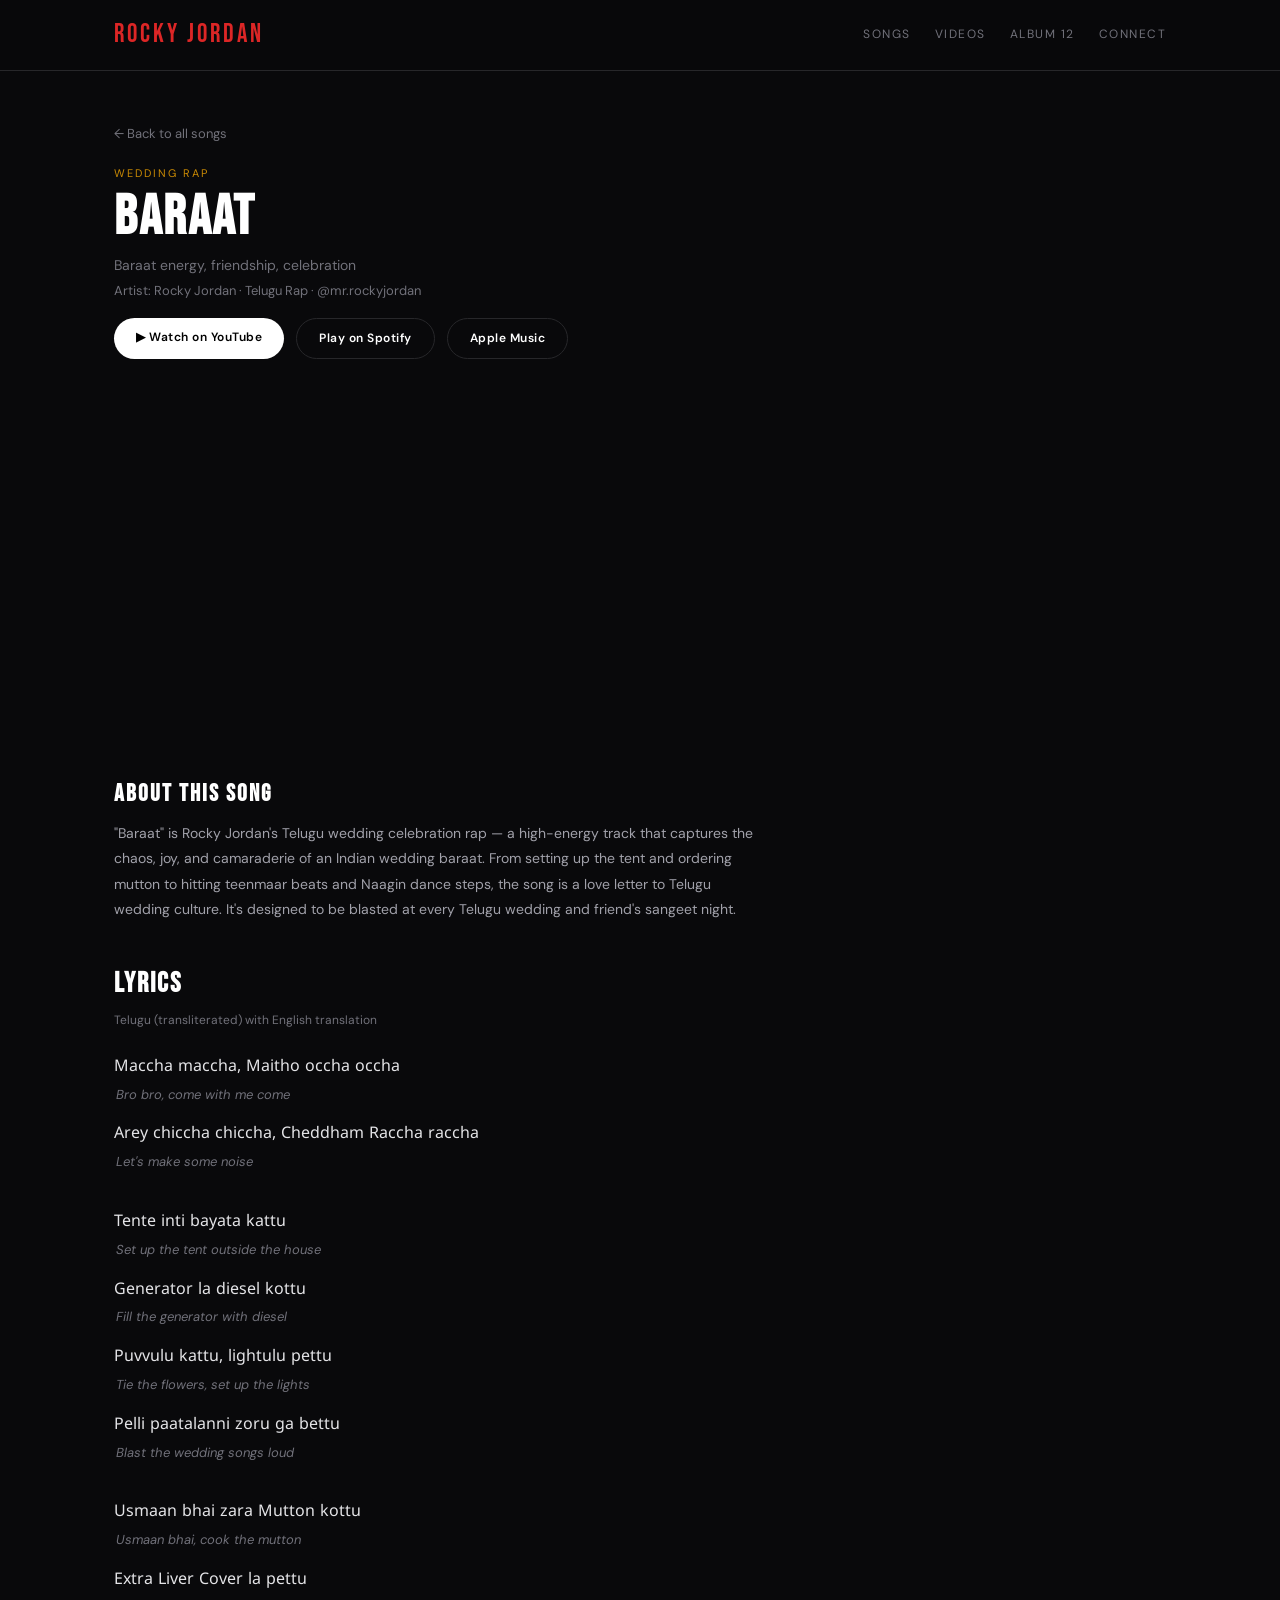
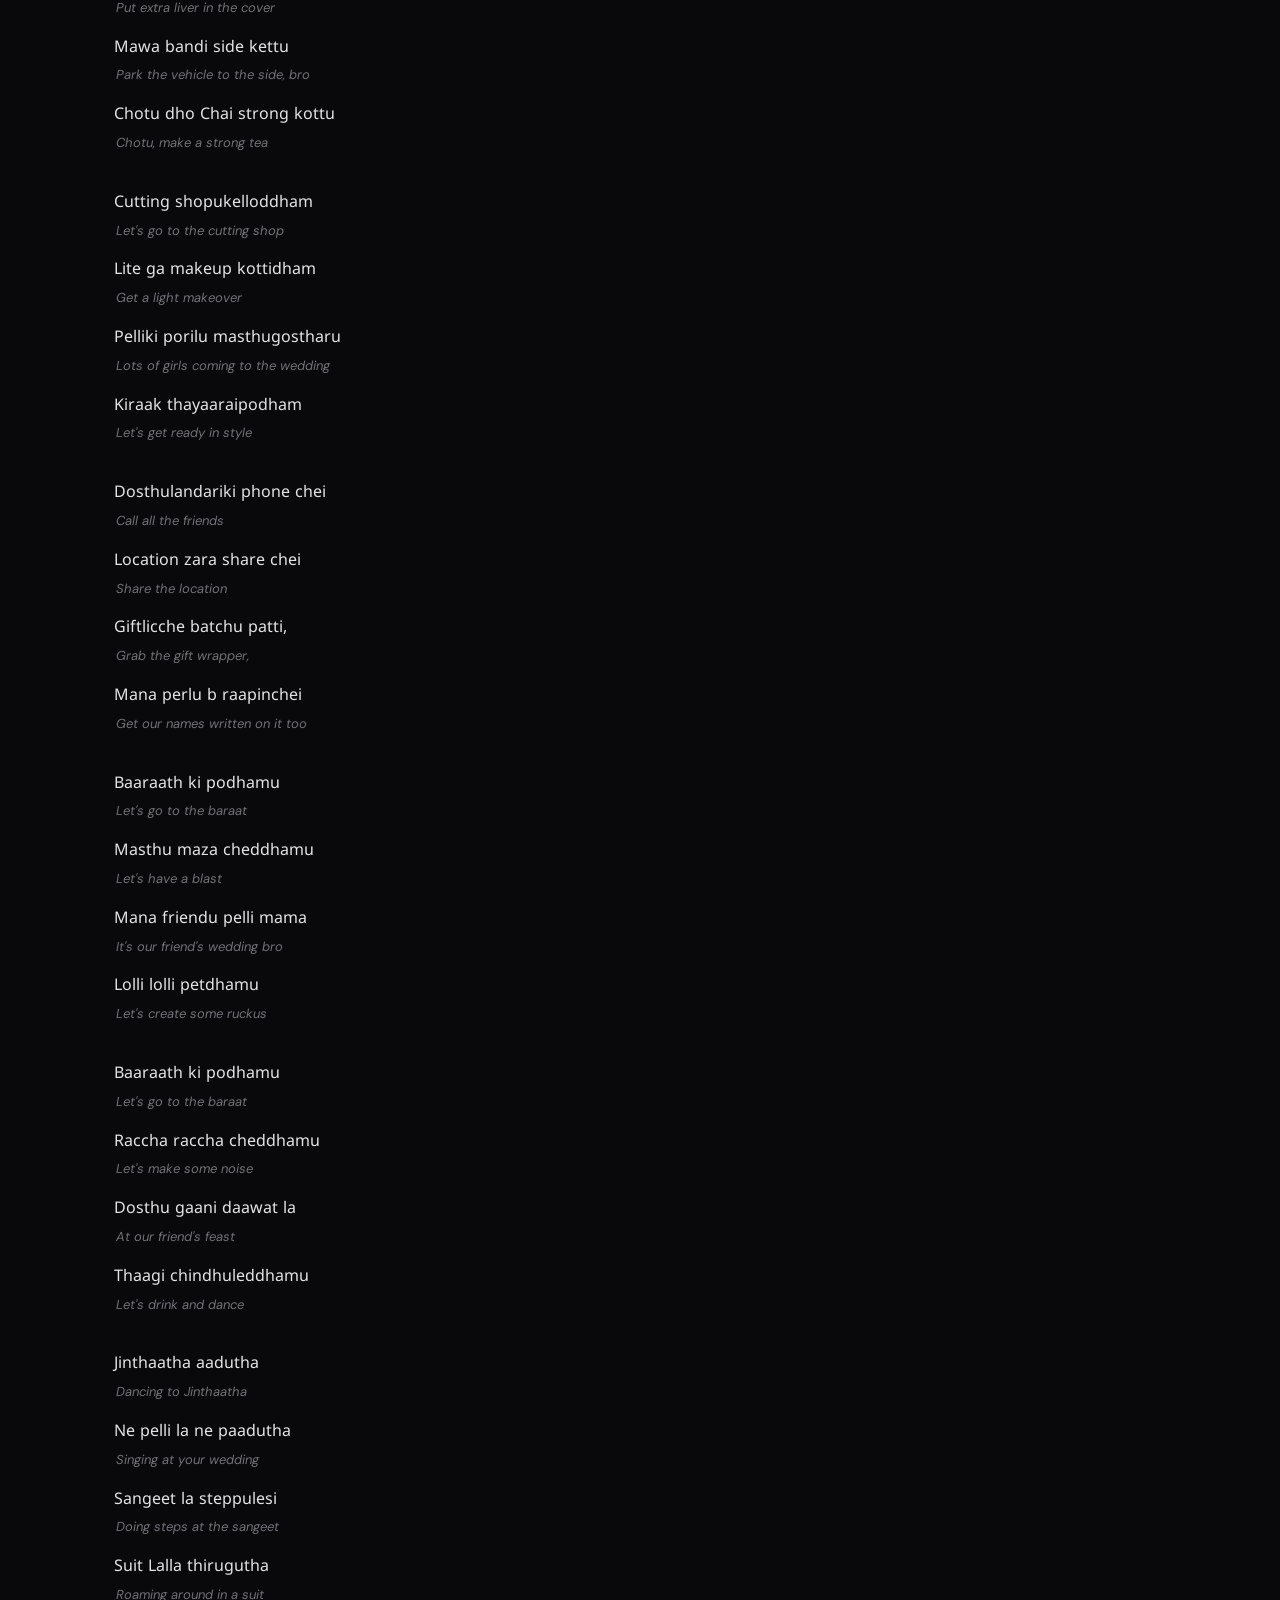
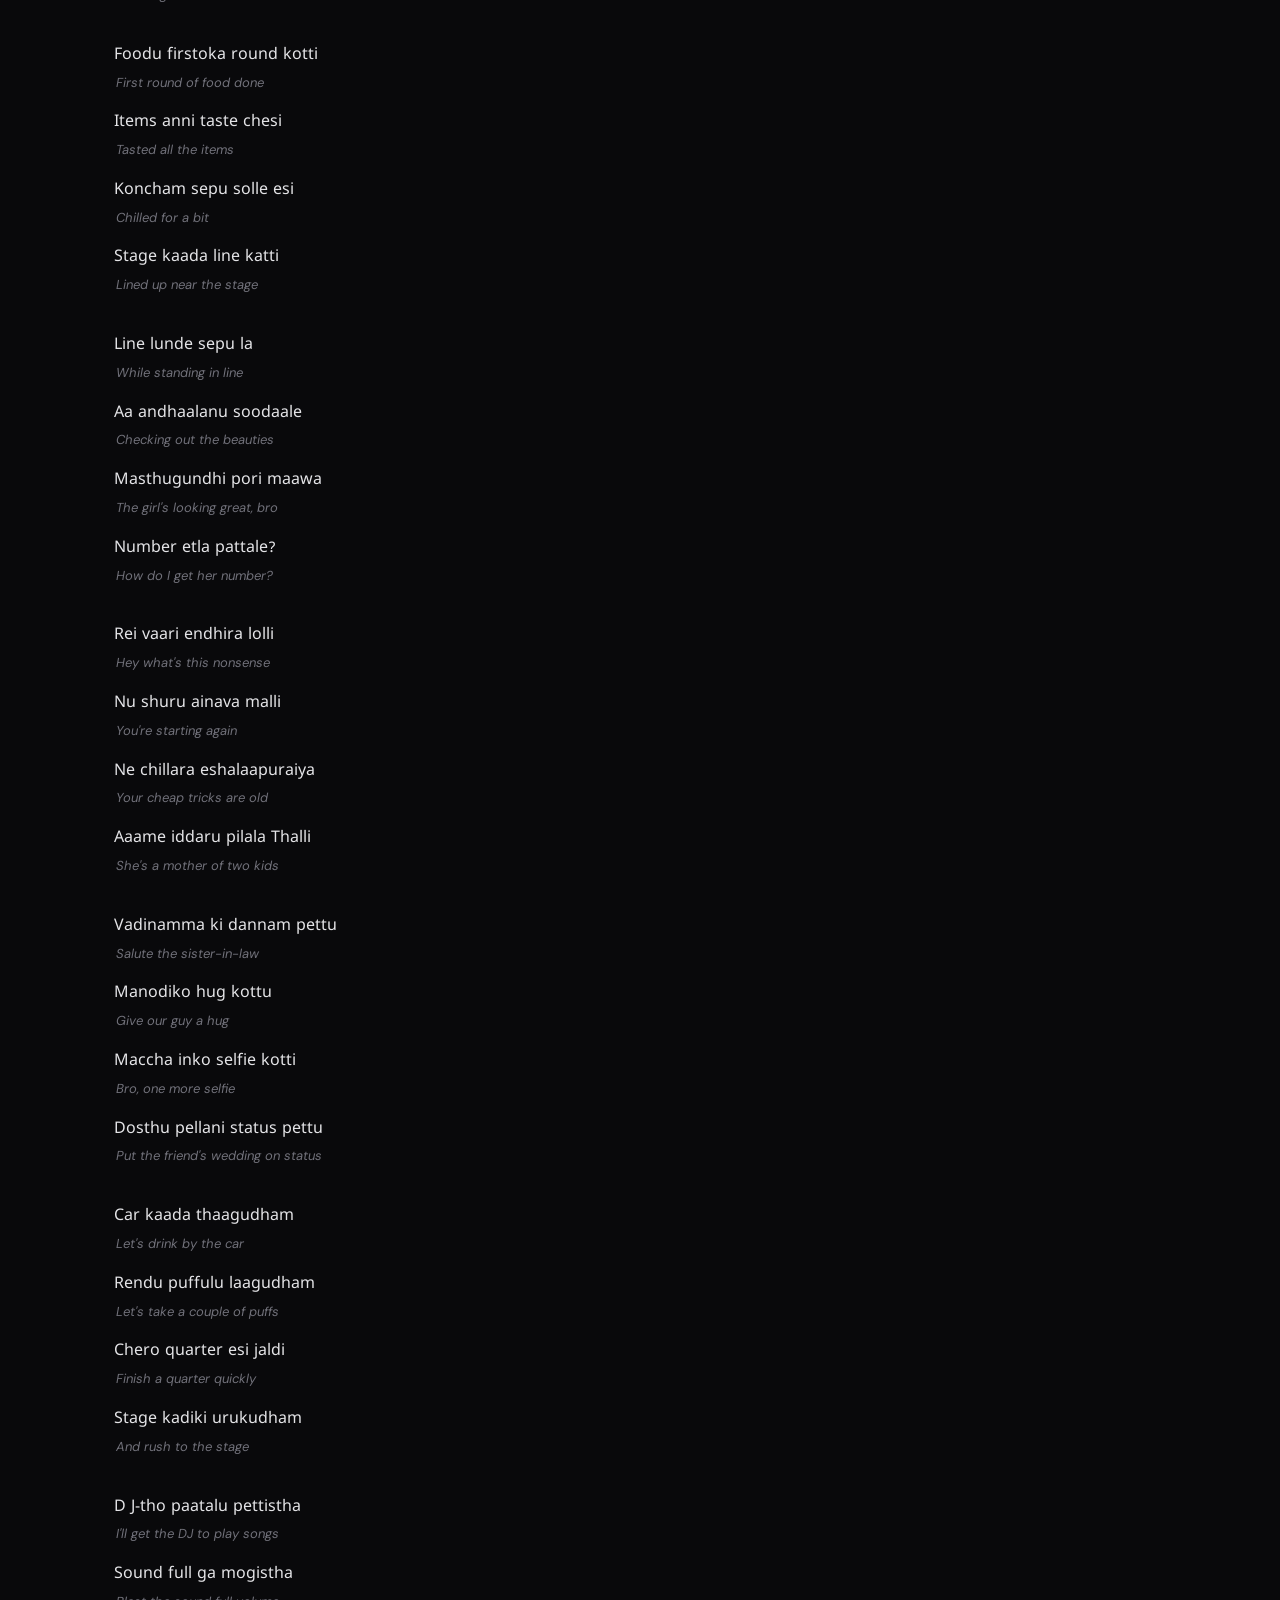
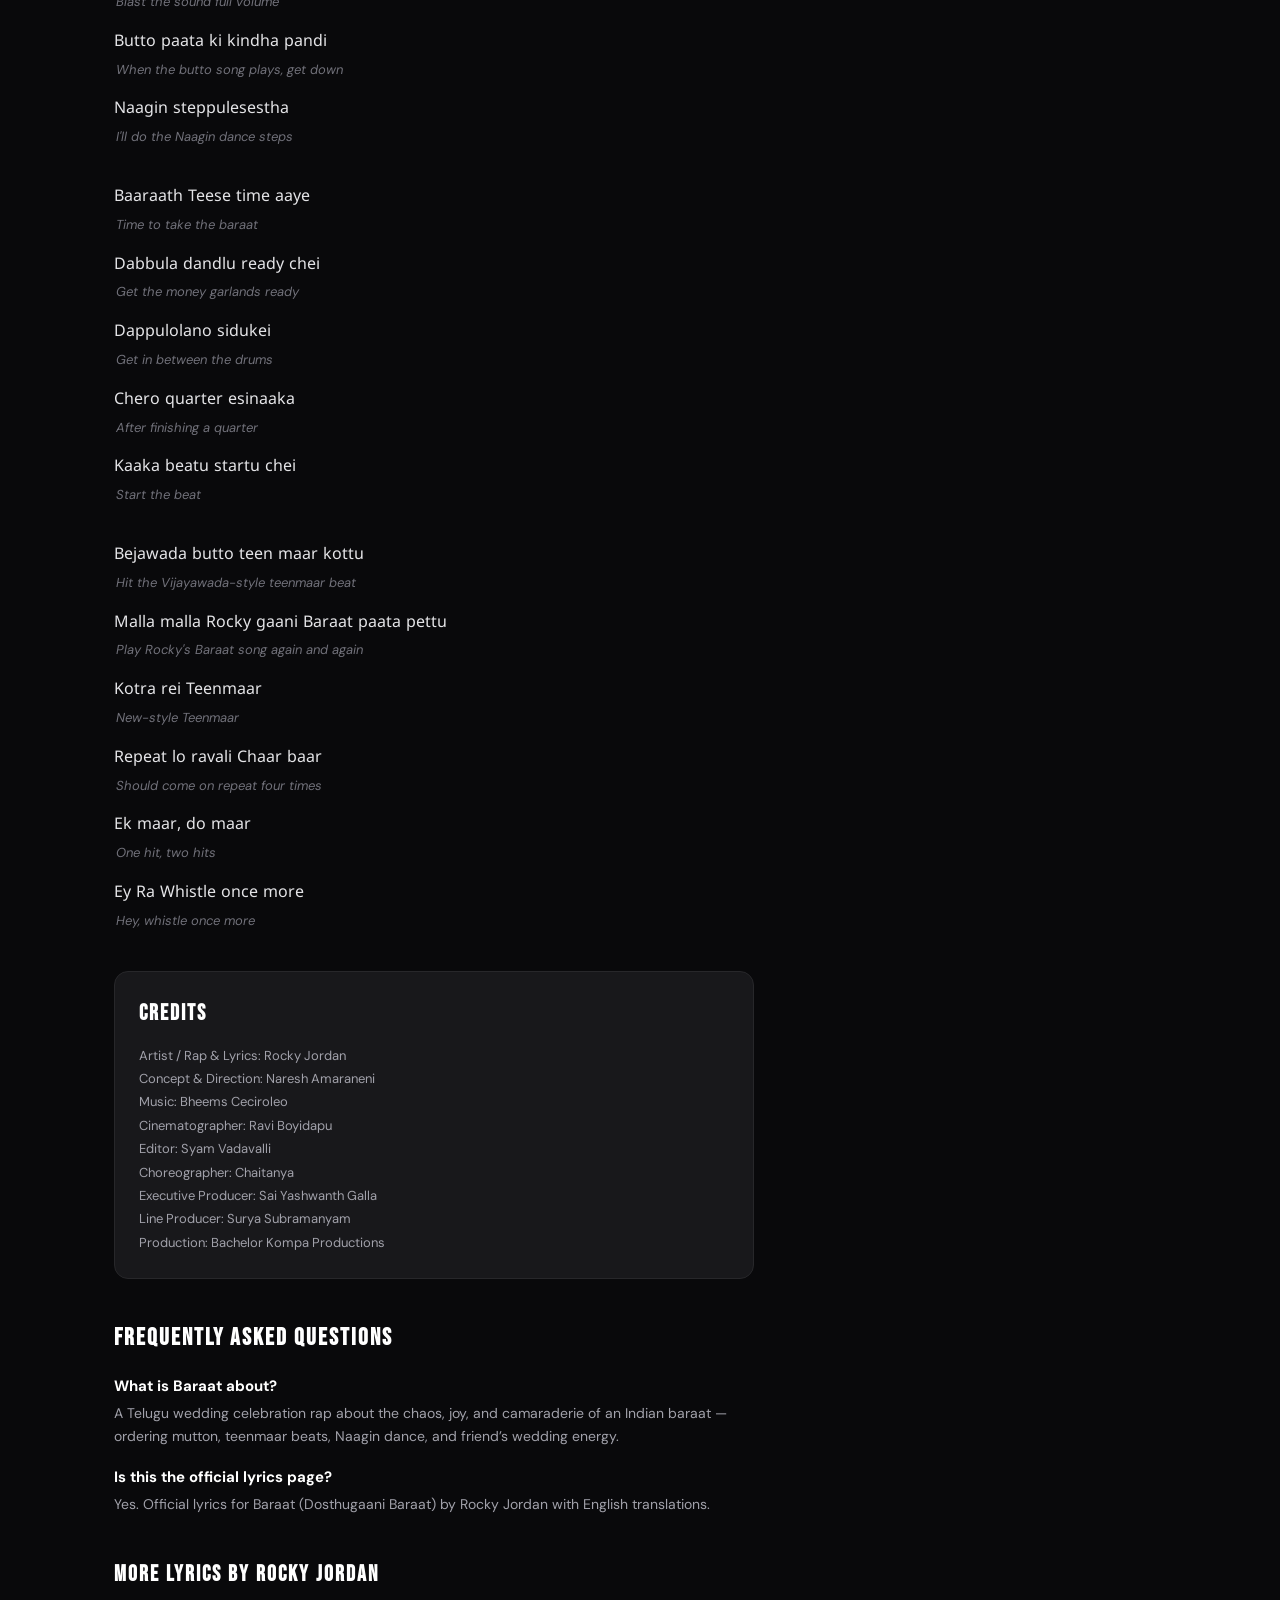
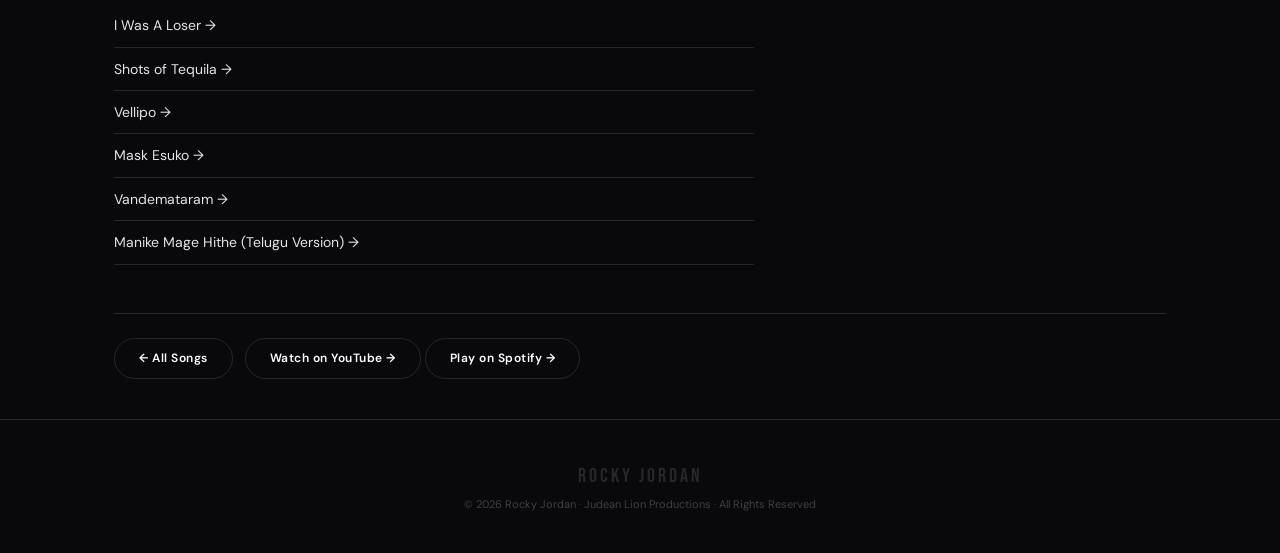
==== rockyjordan-site/lyrics/baraat.html @ 2ef011fe "Rocky Website Initial push" ====
<!DOCTYPE html>
<html lang="en">
<head>
<meta charset="UTF-8">
<meta name="viewport" content="width=device-width, initial-scale=1.0">
<title>Baraat Lyrics — Rocky Jordan (Telugu Wedding Rap + English Translation)</title>
<meta name="description" content="Full lyrics and English translation for 'Baraat' by Rocky Jordan. Telugu rap wedding celebration song about friendship, baraat energy, teenmaar beats, and Telugu wedding culture.">
<meta name="keywords" content="Baraat lyrics, Baraat Telugu, Rocky Jordan Baraat, Telugu rap lyrics, Baraat English translation, Rocky Jordan lyrics, Telugu hip hop">
<meta property="og:title" content="Baraat Lyrics — Rocky Jordan (Telugu Wedding Rap + English Translation)">
<meta property="og:description" content="Full lyrics and English translation for 'Baraat' by Rocky Jordan. Telugu rap wedding celebration song about friendship, baraat energy, teenmaar beats, and Telugu wedding culture.">
<meta property="og:type" content="music.song">
<link rel="canonical" href="https://rockyjordan.com/lyrics/baraat.html">
<link href="https://fonts.googleapis.com/css2?family=Bebas+Neue&family=DM+Sans:wght@400;500;700&family=Noto+Sans+Telugu:wght@400;700&display=swap" rel="stylesheet">
<link rel="stylesheet" href="../style.css">
<meta property="og:image" content="https://rockyjordan.com/images/poster-baraat.jpg">
</head>
<body>
<nav>
<div class="inner">
  <a href="/" class="logo">ROCKY JORDAN</a>
  <div class="links" id="navLinks">
    <a href="/#songs">Songs</a>
    <a href="/#videos">Videos</a>
    <a href="/#album12">Album 12</a>
    <a href="/#connect">Connect</a>
  </div>
  <button class="menu-btn" onclick="document.getElementById('navLinks').classList.toggle('open')">&#9776;</button>
</div>
</nav>

<div class="page-content song-hero">
  <a href="/" class="back">&larr; Back to all songs</a>
  <div style="font-size:11px;letter-spacing:2px;text-transform:uppercase;color:#ca8a04;margin-bottom:8px;">Wedding Rap</div>
  <h1 style="font-family:'Bebas Neue',sans-serif;font-size:clamp(36px,6vw,56px);color:#fff;letter-spacing:2px;line-height:1;">Baraat</h1>
  <p style="font-size:14px;color:#71717a;margin-top:8px;">Baraat energy, friendship, celebration</p>
  <p style="font-size:13px;color:#71717a;margin-top:4px;">Artist: Rocky Jordan &middot; Telugu Rap &middot; @mr.rockyjordan</p>
  

  <div class="song-meta">
    <a href="https://youtu.be/gZuFEvGSts4" target="_blank" class="btn-pill btn-w">&#9654; Watch on YouTube</a>
    <a href="https://open.spotify.com/track/3rlB5dGb9e9pR9x2fAyrnv" target="_blank" class="btn-pill btn-o">Play on Spotify</a>
    <a href="https://music.apple.com/ca/artist/rocky-jordan/1477024385" target="_blank" class="btn-pill btn-o">Apple Music</a>
  </div>

  <div style="max-width:640px;margin:24px 0 32px;">
    <div style="position:relative;padding-top:56.25%;border-radius:12px;overflow:hidden;">
      <iframe src="https://www.youtube.com/embed/gZuFEvGSts4" allowfullscreen loading="lazy" style="position:absolute;top:0;left:0;width:100%;height:100%;border:none;"></iframe>
    </div>
  </div>

  <div style="max-width:640px;margin-bottom:40px;">
    <h2 style="font-family:'Bebas Neue',sans-serif;font-size:24px;letter-spacing:2px;color:#fff;margin-bottom:8px;">About This Song</h2>
    <p style="font-size:14px;color:#a1a1aa;line-height:1.8;">"Baraat" is Rocky Jordan's Telugu wedding celebration rap — a high-energy track that captures the chaos, joy, and camaraderie of an Indian wedding baraat. From setting up the tent and ordering mutton to hitting teenmaar beats and Naagin dance steps, the song is a love letter to Telugu wedding culture. It's designed to be blasted at every Telugu wedding and friend's sangeet night.</p>
  </div>

  <h2 style="font-family:'Bebas Neue',sans-serif;font-size:28px;letter-spacing:2px;color:#fff;margin-bottom:4px;">Lyrics</h2>
  <p style="font-size:12px;color:#71717a;margin-bottom:24px;">Telugu (transliterated) with English translation</p>
  <div style="max-width:640px;">
<div class="lyric-line">Maccha maccha, Maitho occha occha</div>
<div class="lyric-trans">Bro bro, come with me come</div>
<div class="lyric-line">Arey chiccha chiccha, Cheddham Raccha raccha</div>
<div class="lyric-trans">Let's make some noise</div>
<div class="lyric-break"></div><div class="lyric-line">Tente inti bayata kattu</div>
<div class="lyric-trans">Set up the tent outside the house</div>
<div class="lyric-line">Generator la diesel kottu</div>
<div class="lyric-trans">Fill the generator with diesel</div>
<div class="lyric-line">Puvvulu kattu, lightulu pettu</div>
<div class="lyric-trans">Tie the flowers, set up the lights</div>
<div class="lyric-line">Pelli paatalanni zoru ga bettu</div>
<div class="lyric-trans">Blast the wedding songs loud</div>
<div class="lyric-break"></div><div class="lyric-line">Usmaan bhai zara Mutton kottu</div>
<div class="lyric-trans">Usmaan bhai, cook the mutton</div>
<div class="lyric-line">Extra Liver Cover la pettu</div>
<div class="lyric-trans">Put extra liver in the cover</div>
<div class="lyric-line">Mawa bandi side kettu</div>
<div class="lyric-trans">Park the vehicle to the side, bro</div>
<div class="lyric-line">Chotu dho Chai strong kottu</div>
<div class="lyric-trans">Chotu, make a strong tea</div>
<div class="lyric-break"></div><div class="lyric-line">Cutting shopukelloddham</div>
<div class="lyric-trans">Let's go to the cutting shop</div>
<div class="lyric-line">Lite ga makeup kottidham</div>
<div class="lyric-trans">Get a light makeover</div>
<div class="lyric-line">Pelliki porilu masthugostharu</div>
<div class="lyric-trans">Lots of girls coming to the wedding</div>
<div class="lyric-line">Kiraak thayaaraipodham</div>
<div class="lyric-trans">Let's get ready in style</div>
<div class="lyric-break"></div><div class="lyric-line">Dosthulandariki phone chei</div>
<div class="lyric-trans">Call all the friends</div>
<div class="lyric-line">Location zara share chei</div>
<div class="lyric-trans">Share the location</div>
<div class="lyric-line">Giftlicche batchu patti,</div>
<div class="lyric-trans">Grab the gift wrapper,</div>
<div class="lyric-line">Mana perlu b raapinchei</div>
<div class="lyric-trans">Get our names written on it too</div>
<div class="lyric-break"></div><div class="lyric-line">Baaraath ki podhamu</div>
<div class="lyric-trans">Let's go to the baraat</div>
<div class="lyric-line">Masthu maza cheddhamu</div>
<div class="lyric-trans">Let's have a blast</div>
<div class="lyric-line">Mana friendu pelli mama</div>
<div class="lyric-trans">It's our friend's wedding bro</div>
<div class="lyric-line">Lolli lolli petdhamu</div>
<div class="lyric-trans">Let's create some ruckus</div>
<div class="lyric-break"></div><div class="lyric-line">Baaraath ki podhamu</div>
<div class="lyric-trans">Let's go to the baraat</div>
<div class="lyric-line">Raccha raccha cheddhamu</div>
<div class="lyric-trans">Let's make some noise</div>
<div class="lyric-line">Dosthu gaani daawat la</div>
<div class="lyric-trans">At our friend's feast</div>
<div class="lyric-line">Thaagi chindhuleddhamu</div>
<div class="lyric-trans">Let's drink and dance</div>
<div class="lyric-break"></div><div class="lyric-line">Jinthaatha aadutha</div>
<div class="lyric-trans">Dancing to Jinthaatha</div>
<div class="lyric-line">Ne pelli la ne paadutha</div>
<div class="lyric-trans">Singing at your wedding</div>
<div class="lyric-line">Sangeet la steppulesi</div>
<div class="lyric-trans">Doing steps at the sangeet</div>
<div class="lyric-line">Suit Lalla thirugutha</div>
<div class="lyric-trans">Roaming around in a suit</div>
<div class="lyric-break"></div><div class="lyric-line">Foodu firstoka round kotti</div>
<div class="lyric-trans">First round of food done</div>
<div class="lyric-line">Items anni taste chesi</div>
<div class="lyric-trans">Tasted all the items</div>
<div class="lyric-line">Koncham sepu solle esi</div>
<div class="lyric-trans">Chilled for a bit</div>
<div class="lyric-line">Stage kaada line katti</div>
<div class="lyric-trans">Lined up near the stage</div>
<div class="lyric-break"></div><div class="lyric-line">Line lunde sepu la</div>
<div class="lyric-trans">While standing in line</div>
<div class="lyric-line">Aa andhaalanu soodaale</div>
<div class="lyric-trans">Checking out the beauties</div>
<div class="lyric-line">Masthugundhi pori maawa</div>
<div class="lyric-trans">The girl's looking great, bro</div>
<div class="lyric-line">Number etla pattale?</div>
<div class="lyric-trans">How do I get her number?</div>
<div class="lyric-break"></div><div class="lyric-line">Rei vaari endhira lolli</div>
<div class="lyric-trans">Hey what's this nonsense</div>
<div class="lyric-line">Nu shuru ainava malli</div>
<div class="lyric-trans">You're starting again</div>
<div class="lyric-line">Ne chillara eshalaapuraiya</div>
<div class="lyric-trans">Your cheap tricks are old</div>
<div class="lyric-line">Aaame iddaru pilala Thalli</div>
<div class="lyric-trans">She's a mother of two kids</div>
<div class="lyric-break"></div><div class="lyric-line">Vadinamma ki dannam pettu</div>
<div class="lyric-trans">Salute the sister-in-law</div>
<div class="lyric-line">Manodiko hug kottu</div>
<div class="lyric-trans">Give our guy a hug</div>
<div class="lyric-line">Maccha inko selfie kotti</div>
<div class="lyric-trans">Bro, one more selfie</div>
<div class="lyric-line">Dosthu pellani status pettu</div>
<div class="lyric-trans">Put the friend's wedding on status</div>
<div class="lyric-break"></div><div class="lyric-line">Car kaada thaagudham</div>
<div class="lyric-trans">Let's drink by the car</div>
<div class="lyric-line">Rendu puffulu laagudham</div>
<div class="lyric-trans">Let's take a couple of puffs</div>
<div class="lyric-line">Chero quarter esi jaldi</div>
<div class="lyric-trans">Finish a quarter quickly</div>
<div class="lyric-line">Stage kadiki urukudham</div>
<div class="lyric-trans">And rush to the stage</div>
<div class="lyric-break"></div><div class="lyric-line">D J-tho paatalu pettistha</div>
<div class="lyric-trans">I'll get the DJ to play songs</div>
<div class="lyric-line">Sound full ga mogistha</div>
<div class="lyric-trans">Blast the sound full volume</div>
<div class="lyric-line">Butto paata ki kindha pandi</div>
<div class="lyric-trans">When the butto song plays, get down</div>
<div class="lyric-line">Naagin steppulesestha</div>
<div class="lyric-trans">I'll do the Naagin dance steps</div>
<div class="lyric-break"></div><div class="lyric-line">Baaraath Teese time aaye</div>
<div class="lyric-trans">Time to take the baraat</div>
<div class="lyric-line">Dabbula dandlu ready chei</div>
<div class="lyric-trans">Get the money garlands ready</div>
<div class="lyric-line">Dappulolano sidukei</div>
<div class="lyric-trans">Get in between the drums</div>
<div class="lyric-line">Chero quarter esinaaka</div>
<div class="lyric-trans">After finishing a quarter</div>
<div class="lyric-line">Kaaka beatu startu chei</div>
<div class="lyric-trans">Start the beat</div>
<div class="lyric-break"></div><div class="lyric-line">Bejawada butto teen maar kottu</div>
<div class="lyric-trans">Hit the Vijayawada-style teenmaar beat</div>
<div class="lyric-line">Malla malla Rocky gaani Baraat paata pettu</div>
<div class="lyric-trans">Play Rocky's Baraat song again and again</div>
<div class="lyric-line">Kotra rei Teenmaar</div>
<div class="lyric-trans">New-style Teenmaar</div>
<div class="lyric-line">Repeat lo ravali Chaar baar</div>
<div class="lyric-trans">Should come on repeat four times</div>
<div class="lyric-line">Ek maar, do maar</div>
<div class="lyric-trans">One hit, two hits</div>
<div class="lyric-line">Ey Ra Whistle once more</div>
<div class="lyric-trans">Hey, whistle once more</div>

  </div>

  
  <!-- Credits -->
  <div style="max-width:640px;margin-top:40px;padding:24px;background:#18181b;border:1px solid #27272a;border-radius:14px;">
    <h2 style="font-family:'Bebas Neue',sans-serif;font-size:22px;letter-spacing:2px;color:#fff;margin-bottom:12px;">Credits</h2>
    <pre style="font-size:13px;color:#a1a1aa;line-height:1.8;white-space:pre-wrap;font-family:'DM Sans',sans-serif;margin:0;">Artist / Rap & Lyrics: Rocky Jordan
Concept & Direction: Naresh Amaraneni
Music: Bheems Ceciroleo
Cinematographer: Ravi Boyidapu
Editor: Syam Vadavalli
Choreographer: Chaitanya
Executive Producer: Sai Yashwanth Galla
Line Producer: Surya Subramanyam
Production: Bachelor Kompa Productions</pre>
  </div>

  <div style="max-width:640px;margin-top:40px;"><h2 style="font-family:Bebas Neue,sans-serif;font-size:24px;letter-spacing:2px;color:#fff;margin-bottom:16px;">Frequently Asked Questions</h2><div style="margin-bottom:16px;"><div style="font-size:15px;font-weight:700;color:#fff;margin-bottom:4px;">What is Baraat about?</div><div style="font-size:14px;color:#a1a1aa;line-height:1.7;">A Telugu wedding celebration rap about the chaos, joy, and camaraderie of an Indian baraat — ordering mutton, teenmaar beats, Naagin dance, and friend’s wedding energy.</div></div><div style="margin-bottom:16px;"><div style="font-size:15px;font-weight:700;color:#fff;margin-bottom:4px;">Is this the official lyrics page?</div><div style="font-size:14px;color:#a1a1aa;line-height:1.7;">Yes. Official lyrics for Baraat (Dosthugaani Baraat) by Rocky Jordan with English translations.</div></div></div>

  <!-- More Lyrics -->
  <div style="max-width:640px;margin-top:40px;">
    <h2 style="font-family:'Bebas Neue',sans-serif;font-size:22px;letter-spacing:2px;color:#fff;margin-bottom:12px;">More Lyrics by Rocky Jordan</h2>
    <div>
      <a href="i-was-a-loser.html" style="display:block;padding:10px 0;border-bottom:1px solid #27272a;text-decoration:none;color:#e4e4e7;font-size:14px;">I Was A Loser &rarr;</a>
            <a href="shots-of-tequila.html" style="display:block;padding:10px 0;border-bottom:1px solid #27272a;text-decoration:none;color:#e4e4e7;font-size:14px;">Shots of Tequila &rarr;</a>
            <a href="vellipo.html" style="display:block;padding:10px 0;border-bottom:1px solid #27272a;text-decoration:none;color:#e4e4e7;font-size:14px;">Vellipo &rarr;</a>
            <a href="mask-esuko.html" style="display:block;padding:10px 0;border-bottom:1px solid #27272a;text-decoration:none;color:#e4e4e7;font-size:14px;">Mask Esuko &rarr;</a>
            <a href="vandemataram.html" style="display:block;padding:10px 0;border-bottom:1px solid #27272a;text-decoration:none;color:#e4e4e7;font-size:14px;">Vandemataram &rarr;</a>
            <a href="manike-mage-hithe.html" style="display:block;padding:10px 0;border-bottom:1px solid #27272a;text-decoration:none;color:#e4e4e7;font-size:14px;">Manike Mage Hithe (Telugu Version) &rarr;</a>
    </div>
  </div>


  <div style="margin-top:48px;padding-top:24px;border-top:1px solid #27272a;">
    <a href="/" class="btn-pill btn-o" style="margin-right:8px;">&larr; All Songs</a>
    <a href="https://youtu.be/gZuFEvGSts4" target="_blank" class="btn-pill btn-o">Watch on YouTube &rarr;</a>
    <a href="https://open.spotify.com/track/3rlB5dGb9e9pR9x2fAyrnv" target="_blank" class="btn-pill btn-o">Play on Spotify &rarr;</a>
  </div>
</div>

<footer>
<div class="flogo">ROCKY JORDAN</div>
<p>&copy; 2026 Rocky Jordan &middot; Judean Lion Productions &middot; All Rights Reserved</p>
</footer>

<script type="application/ld+json">
{
  "@context":"https://schema.org",
  "@type":"MusicComposition",
  "name":"Baraat",
  "composer":{"@type":"Person","name":"Rocky Jordan"},
  "inLanguage":"te",
  "genre":"Telugu Rap",
  "url":"https://rockyjordan.com/lyrics/baraat.html"
}
</script>
</body>
</html>
---- rockyjordan-site/style.css ----
:root{--bg:#09090b;--bg2:#111113;--card:#18181b;--card2:#1c1c20;--accent:#dc2626;--gold:#ca8a04;--text:#e4e4e7;--muted:#71717a;--subtle:#27272a}
*{margin:0;padding:0;box-sizing:border-box}
html{scroll-behavior:smooth}
body{background:var(--bg);color:var(--text);font-family:'DM Sans',sans-serif;line-height:1.6;-webkit-font-smoothing:antialiased}
a{color:inherit}
nav{position:fixed;top:0;width:100%;z-index:100;background:rgba(9,9,11,0.92);backdrop-filter:blur(12px);border-bottom:1px solid var(--subtle);padding:14px 0}
nav .inner{max-width:1100px;margin:0 auto;display:flex;justify-content:space-between;align-items:center;padding:0 24px}
nav .logo{font-family:'Bebas Neue',sans-serif;font-size:26px;letter-spacing:3px;color:var(--accent);text-decoration:none}
nav .links{display:flex;gap:24px}
nav .links a{color:var(--muted);text-decoration:none;font-size:12px;letter-spacing:1.5px;text-transform:uppercase;transition:color 0.2s}
nav .links a:hover{color:#fff}
.menu-btn{display:none;background:none;border:none;color:var(--muted);font-size:22px;cursor:pointer}
section,.page-content{max-width:1100px;margin:0 auto;padding:80px 24px}
.stitle{font-size:12px;letter-spacing:2.5px;text-transform:uppercase;color:var(--muted);margin-bottom:8px}
.sheading{font-family:'Bebas Neue',sans-serif;font-size:40px;letter-spacing:2px;color:#fff;margin-bottom:32px}
.btn-pill{display:inline-block;padding:10px 24px;font-size:12px;font-weight:600;text-decoration:none;border-radius:999px;transition:all 0.2s;letter-spacing:0.5px}
.btn-w{background:#fff;color:#000}.btn-w:hover{background:var(--accent);color:#fff}
.btn-o{border:1px solid var(--subtle);color:#fff}.btn-o:hover{border-color:var(--accent);color:var(--accent)}
.songs-grid{display:grid;grid-template-columns:repeat(2,1fr);gap:20px}
.song-card{background:var(--card);border:1px solid var(--subtle);border-radius:20px;padding:24px;display:flex;flex-direction:column}
.song-card .top{display:flex;justify-content:space-between;align-items:start;margin-bottom:8px}
.song-type{font-size:10px;letter-spacing:2px;text-transform:uppercase;color:var(--gold)}
.song-card h3{font-size:22px;font-weight:700;margin:4px 0}
.song-card h3 a{text-decoration:none;color:#fff;transition:color 0.2s}
.song-card h3 a:hover{color:var(--accent)}
.song-card .theme{font-size:13px;color:var(--muted);margin-bottom:14px}
.song-card .excerpt{background:var(--bg);border:1px solid var(--subtle);border-radius:12px;padding:14px 16px;font-size:14px;font-style:italic;color:#a1a1aa;line-height:1.7;margin-bottom:16px;flex-grow:1}
.song-card .slinks{display:flex;gap:8px;flex-wrap:wrap}
.song-card .slinks a{padding:8px 18px;font-size:12px;font-weight:600;text-decoration:none;border-radius:999px;transition:all 0.2s}
.link-yt{background:#fff;color:#000}.link-yt:hover{background:var(--accent);color:#fff}
.link-other{border:1px solid var(--subtle);color:#fff}.link-other:hover{border-color:var(--accent);color:var(--accent)}
.album-badge{display:inline-block;background:var(--accent);color:#fff;font-size:9px;font-weight:700;letter-spacing:1.5px;text-transform:uppercase;padding:3px 10px;border-radius:999px;margin-bottom:8px}
.video-grid{display:grid;grid-template-columns:repeat(auto-fill,minmax(320px,1fr));gap:20px}
.vid-card{background:var(--card);border:1px solid var(--subtle);border-radius:16px;overflow:hidden}
.vid-card .embed{position:relative;padding-top:56.25%}
.vid-card .embed iframe{position:absolute;top:0;left:0;width:100%;height:100%;border:none}
.vid-card .vinfo{padding:14px 16px}
.vid-card .vinfo h3{font-size:16px;font-weight:700}
.vid-card .vinfo p{font-size:12px;color:var(--muted);margin-top:2px}
.awards-grid{display:grid;grid-template-columns:repeat(auto-fill,minmax(260px,1fr));gap:14px}
.award{background:var(--card);border:1px solid var(--subtle);border-radius:14px;padding:18px;border-left:3px solid var(--gold)}
.award .atag{font-size:10px;letter-spacing:2px;text-transform:uppercase;color:var(--accent);margin-bottom:4px}
.award .aname{font-size:14px;font-weight:600;color:#e4e4e7}
.award .acat{font-size:12px;color:var(--muted);margin-top:2px}
.award-minor{border-left-color:var(--subtle)}.award-minor .atag{color:var(--muted)}.award-minor .aname{color:#a1a1aa;font-weight:400}
.a12-banner{background:linear-gradient(135deg,var(--accent),#7f1d1d);border-radius:20px;padding:48px;text-align:center;position:relative;overflow:hidden;margin-bottom:32px}
.a12-banner::after{content:'12';position:absolute;right:-10px;top:-20px;font-family:'Bebas Neue',sans-serif;font-size:180px;color:rgba(255,255,255,0.05)}
.a12-banner h2{font-family:'Bebas Neue',sans-serif;font-size:56px;letter-spacing:6px;color:#fff;position:relative}
.a12-banner p{color:rgba(255,255,255,0.75);font-size:14px;position:relative}
.connect-grid{display:flex;gap:12px;flex-wrap:wrap;margin-top:20px}
.connect-grid a{padding:12px 28px;border:1px solid var(--subtle);color:#fff;text-decoration:none;font-size:12px;font-weight:600;letter-spacing:1.5px;text-transform:uppercase;border-radius:999px;transition:all 0.2s}
.connect-grid a:hover{border-color:var(--accent);color:var(--accent)}
footer{text-align:center;padding:40px 24px;border-top:1px solid var(--subtle)}
footer .flogo{font-family:'Bebas Neue',sans-serif;font-size:20px;letter-spacing:3px;color:#27272a}
footer p{font-size:11px;color:#3f3f46;margin-top:4px}

/* Section reveal animations */
section{opacity:1;transform:translateY(0);transition:opacity 0.7s ease,transform 0.7s ease}

/* Song card hover glow */
.song-card{transition:border-color 0.3s,box-shadow 0.3s,transform 0.3s}
.song-card:hover{border-color:#333;box-shadow:0 8px 32px rgba(0,0,0,0.4);transform:translateY(-2px)}

/* Poster hover glow */
.poster-img{transition:box-shadow 0.3s,border-color 0.3s}
.poster-item:hover .poster-img{box-shadow:0 8px 28px rgba(220,38,38,0.15);border-color:#444}

/* Video card hover */
.vid-card{transition:border-color 0.3s,transform 0.3s}
.vid-card:hover{border-color:#333;transform:translateY(-2px)}

/* Award card hover */
.award{transition:border-color 0.3s,transform 0.2s}
.award:hover{transform:translateY(-2px)}

/* Connect link hover glow */
.connect-grid a{transition:all 0.3s}
.connect-grid a:hover{box-shadow:0 0 20px rgba(220,38,38,0.15)}
/* Lyrics page */
.lyric-line{font-size:16px;line-height:1.8;color:#e4e4e7;font-family:'Noto Sans Telugu','DM Sans',sans-serif;margin-bottom:2px}
.lyric-trans{font-size:13px;color:#71717a;font-style:italic;margin-bottom:16px;padding-left:2px}
.lyric-break{height:20px}
.song-hero{padding-top:120px;padding-bottom:40px}
.song-hero .back{font-size:13px;color:var(--muted);text-decoration:none;display:inline-block;margin-bottom:20px;transition:color 0.2s}
.song-hero .back:hover{color:var(--accent)}
.song-meta{display:flex;gap:12px;flex-wrap:wrap;margin:16px 0 24px}
.song-meta a{padding:10px 22px;font-size:12px;font-weight:600;text-decoration:none;border-radius:999px;transition:all 0.2s}
@media(max-width:768px){
  .songs-grid{grid-template-columns:1fr}
  .video-grid{grid-template-columns:1fr}
  nav .links{display:none;position:absolute;top:100%;left:0;width:100%;background:var(--bg);flex-direction:column;padding:16px 24px;gap:16px;border-bottom:1px solid var(--subtle)}
  nav .links.open{display:flex}
  .menu-btn{display:block}
  .hero-grid{grid-template-columns:1fr !important}
}

/* Poster Gallery - Premium Carousel */
.carousel-wrap{position:relative;padding:0 24px}
.carousel-wrap:hover .carousel-arrow{opacity:1}
.carousel-arrow{position:absolute;top:50%;transform:translateY(-70%);z-index:10;width:44px;height:44px;border-radius:50%;background:rgba(0,0,0,0.7);border:1px solid #333;color:#fff;font-size:28px;cursor:pointer;display:flex;align-items:center;justify-content:center;opacity:0;transition:opacity 0.3s,background 0.2s;backdrop-filter:blur(4px)}
.carousel-arrow:hover{background:var(--accent)}
.carousel-left{left:12px}
.carousel-right{right:12px}
.poster-track{display:flex;gap:20px;overflow-x:auto;scroll-behavior:smooth;-webkit-overflow-scrolling:touch;scrollbar-width:none;cursor:grab;padding:0 0 8px}
.poster-track::-webkit-scrollbar{display:none}
.poster-item{display:block;text-decoration:none;flex-shrink:0;width:200px;transition:transform 0.3s}
.poster-item:hover{transform:translateY(-6px)}
.poster-img{width:200px;height:280px;border-radius:12px;background-color:var(--card);background-size:cover;background-position:center;border:1px solid var(--subtle);position:relative;overflow:hidden}
.poster-fallback{position:absolute;inset:0;display:flex;align-items:center;justify-content:center;text-align:center;font-family:'Bebas Neue',sans-serif;font-size:28px;letter-spacing:2px;color:var(--accent);padding:20px;line-height:1.1;background:linear-gradient(135deg,var(--card),#1e1e24);z-index:0}
.poster-img[style*="url"]>.poster-fallback{z-index:-1}
.poster-title{font-size:14px;font-weight:700;color:#fff;margin-top:10px;white-space:nowrap;overflow:hidden;text-overflow:ellipsis}
.poster-sub{font-size:11px;color:var(--muted);margin-top:2px;letter-spacing:0.5px}
@media(max-width:768px){
  .carousel-arrow{width:36px;height:36px;font-size:22px;opacity:0.7}
  .poster-item{width:160px}
  .poster-img{width:160px;height:224px}
  .poster-fallback{font-size:22px}
}
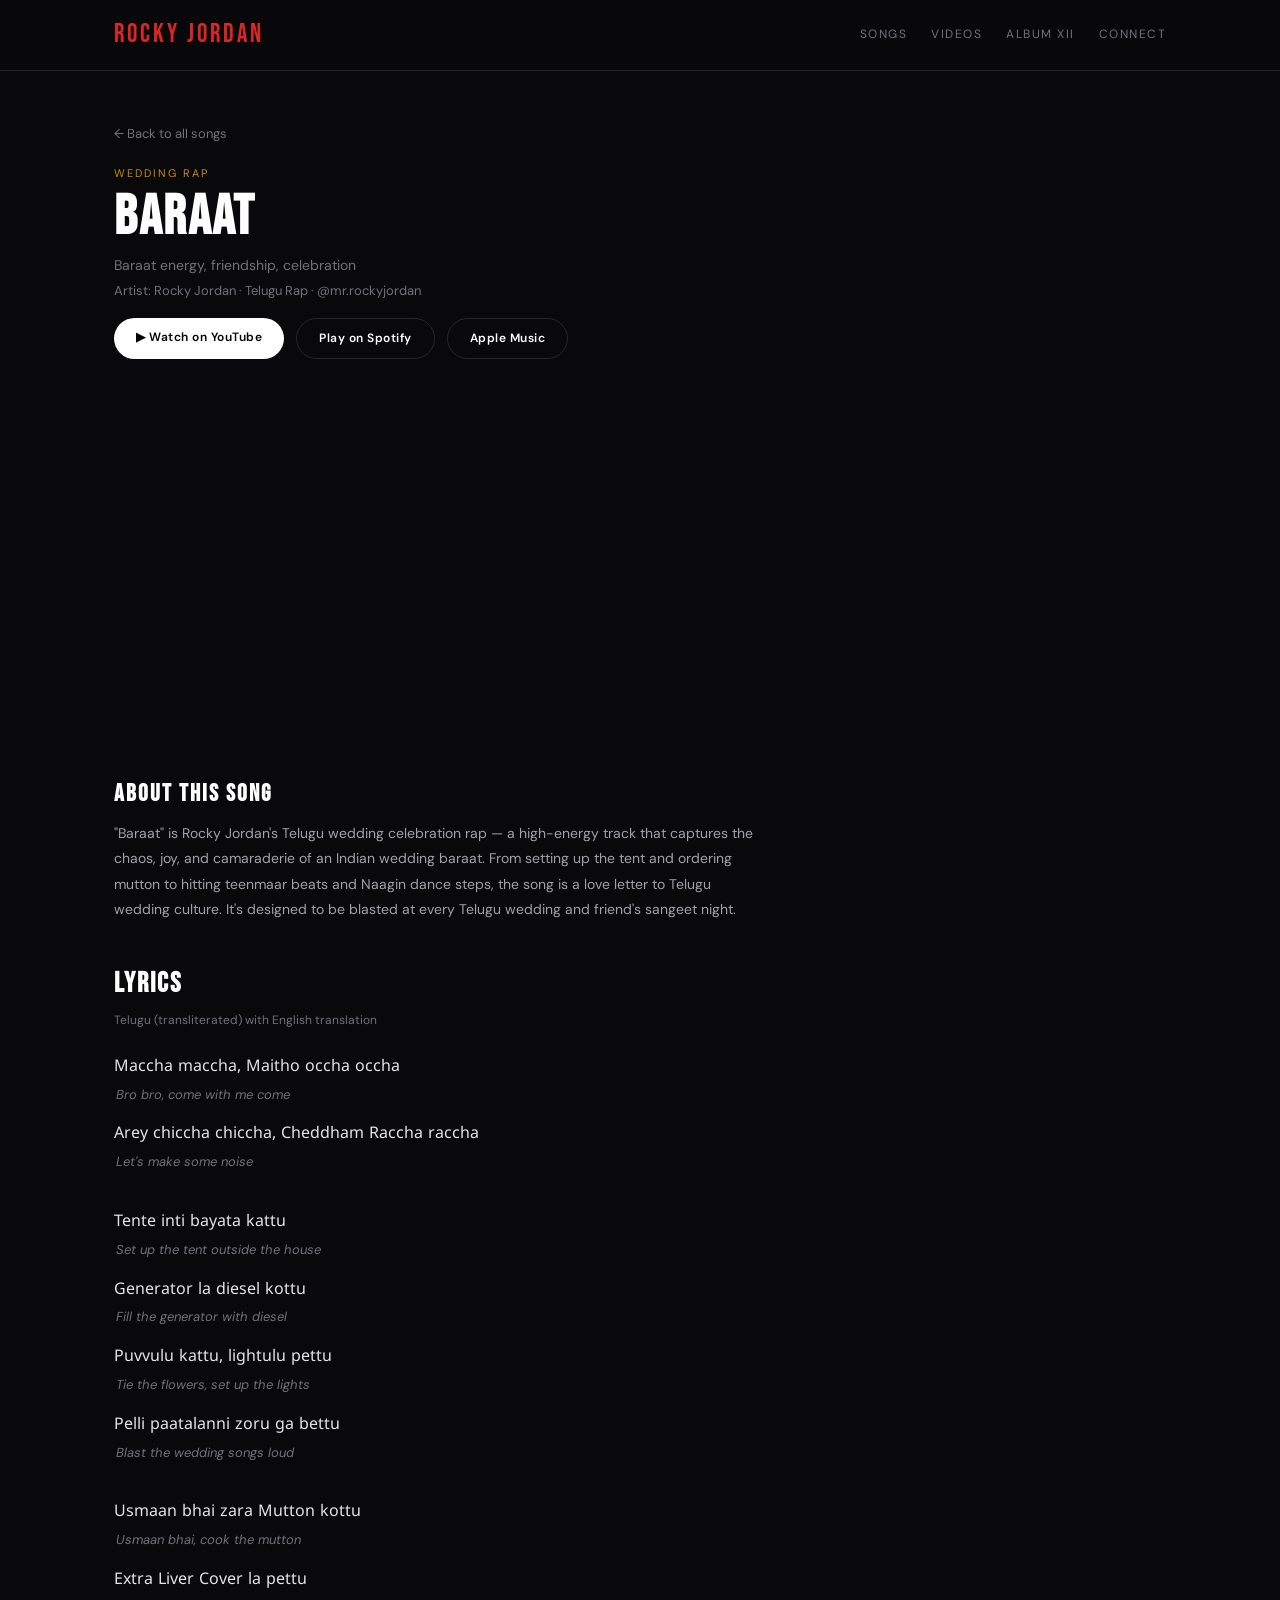
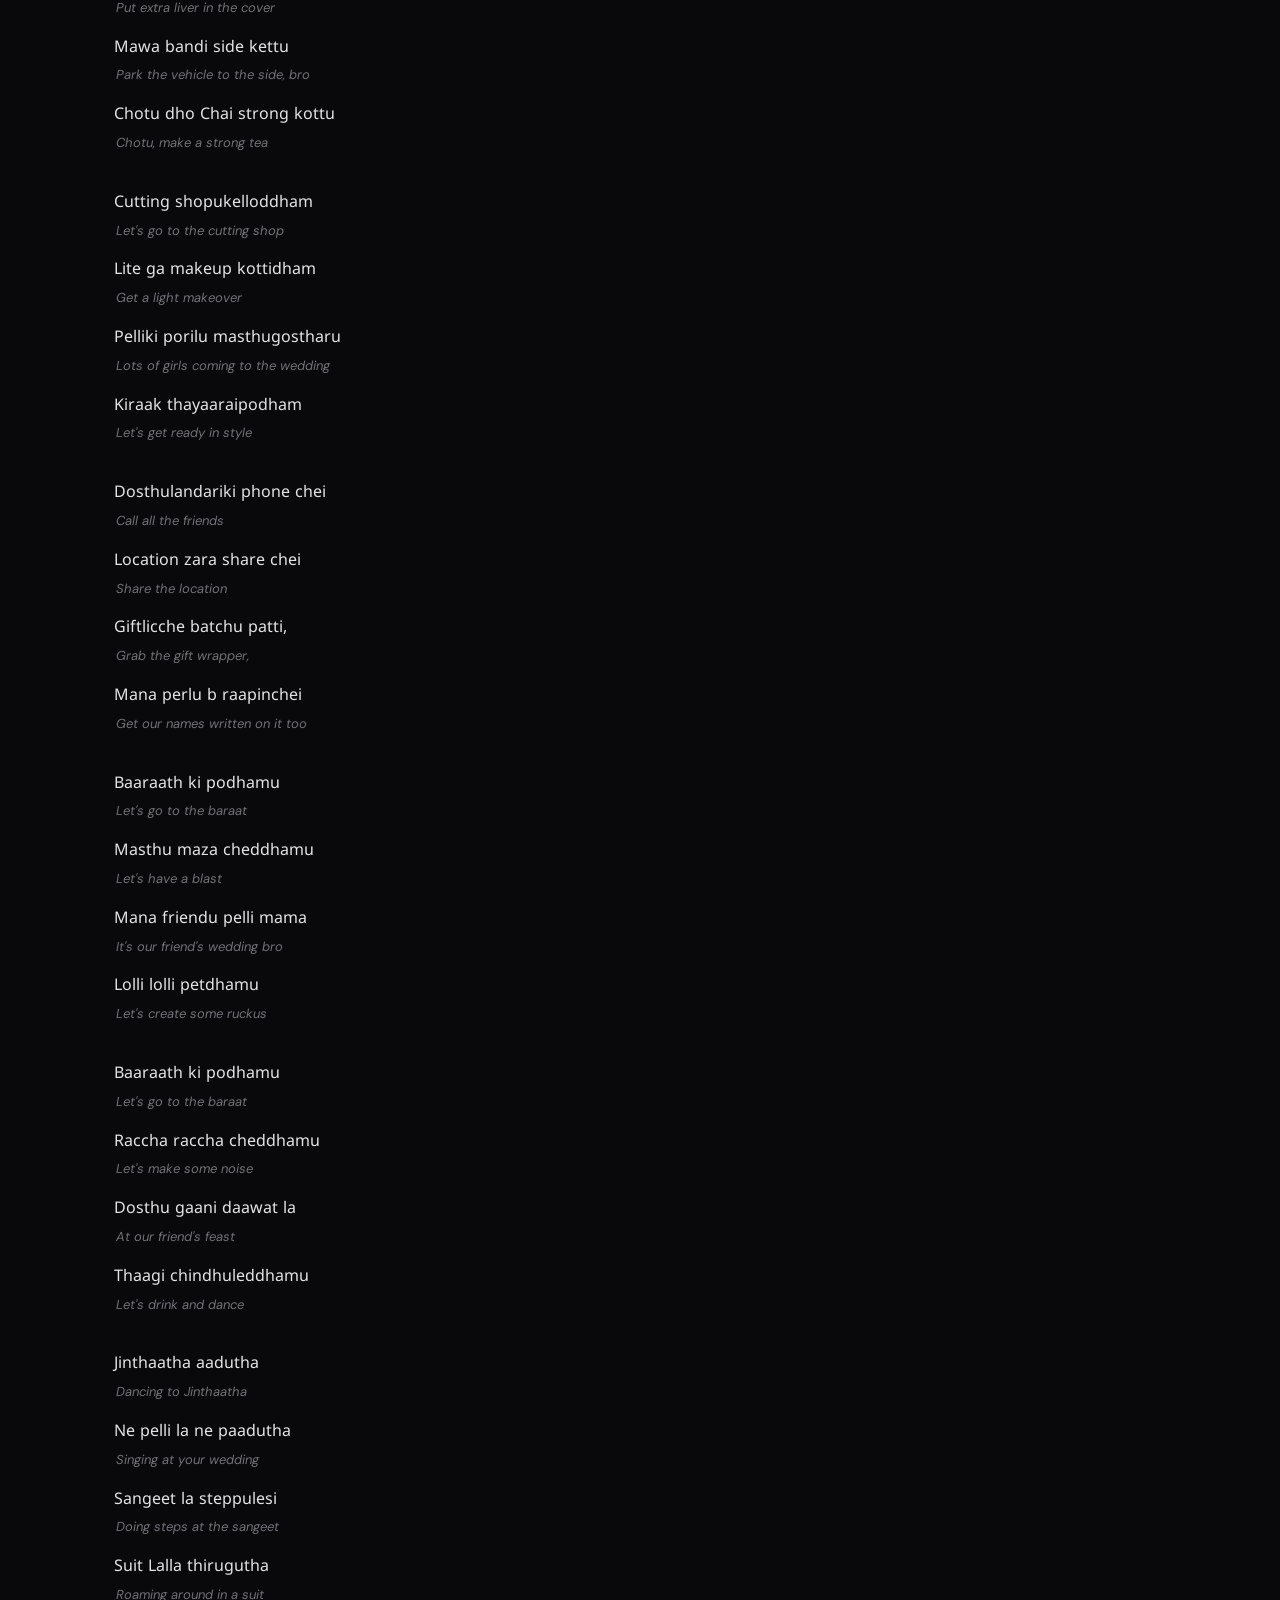
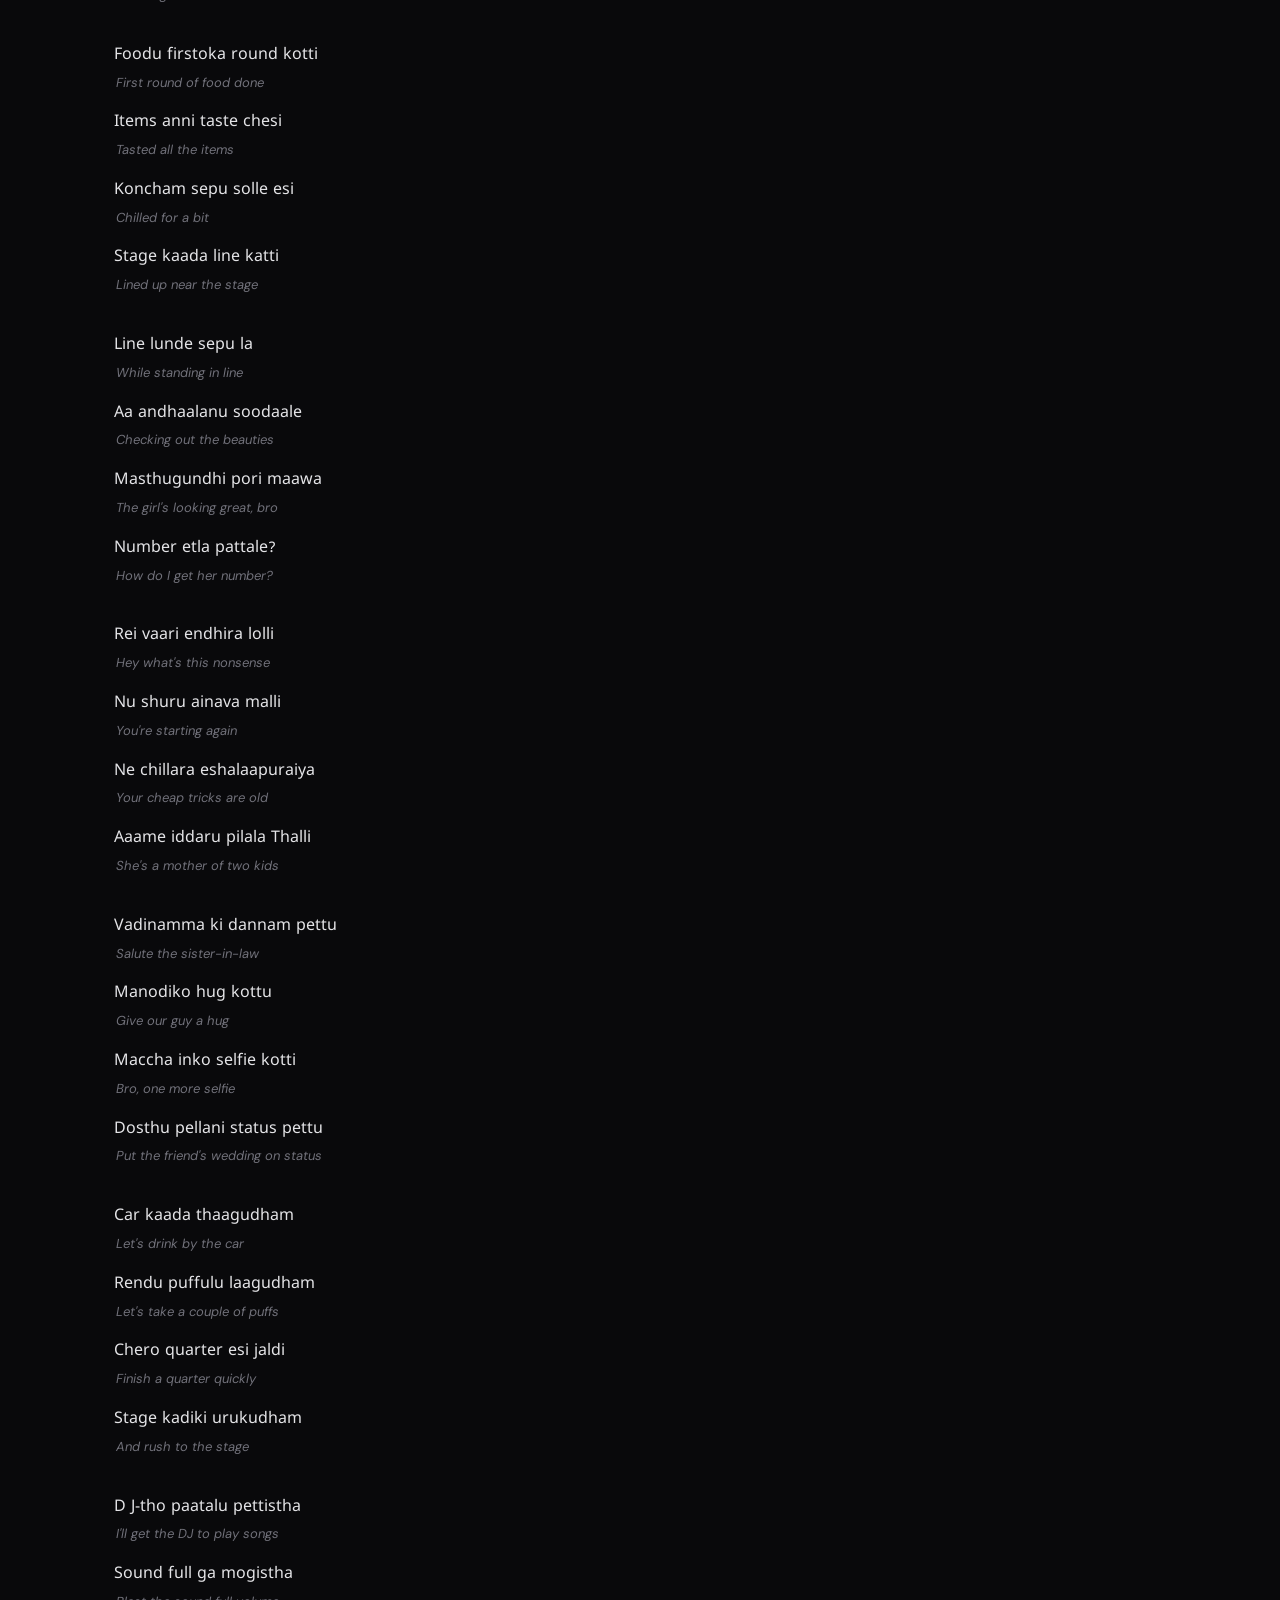
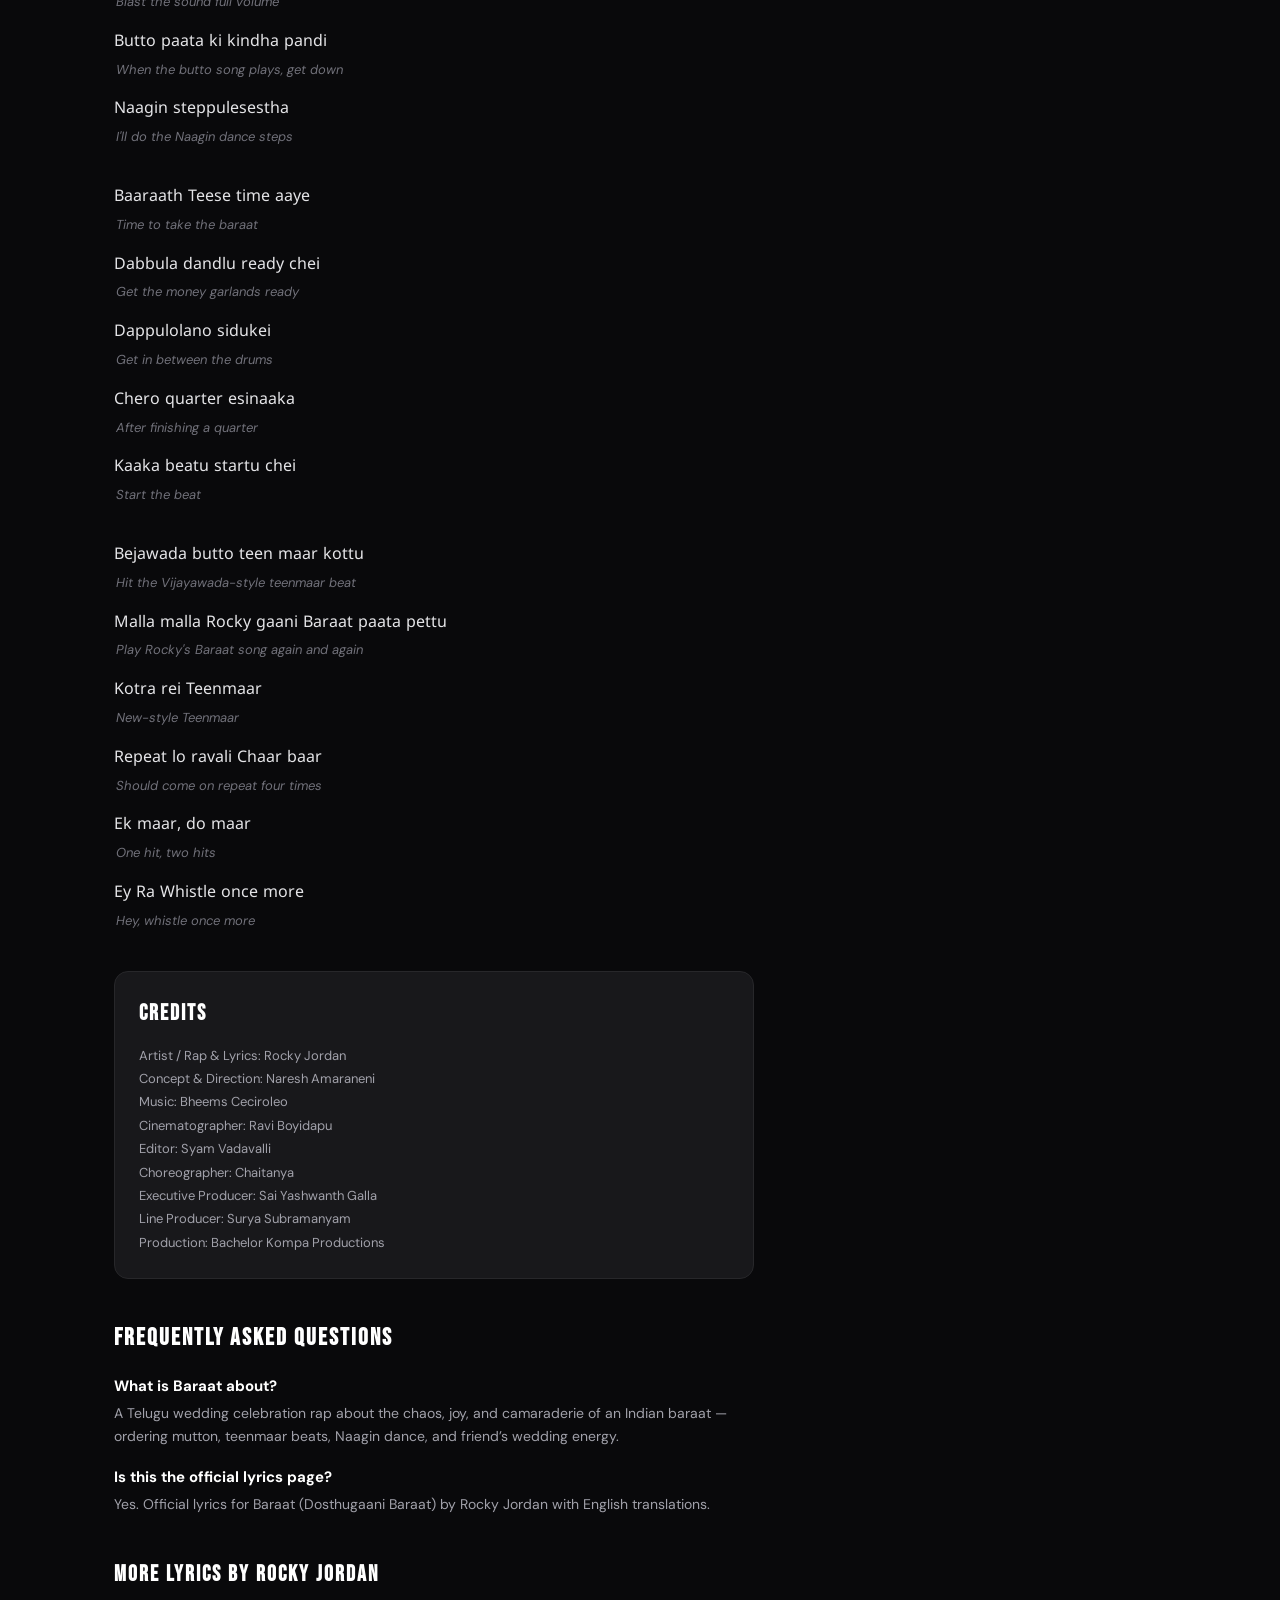
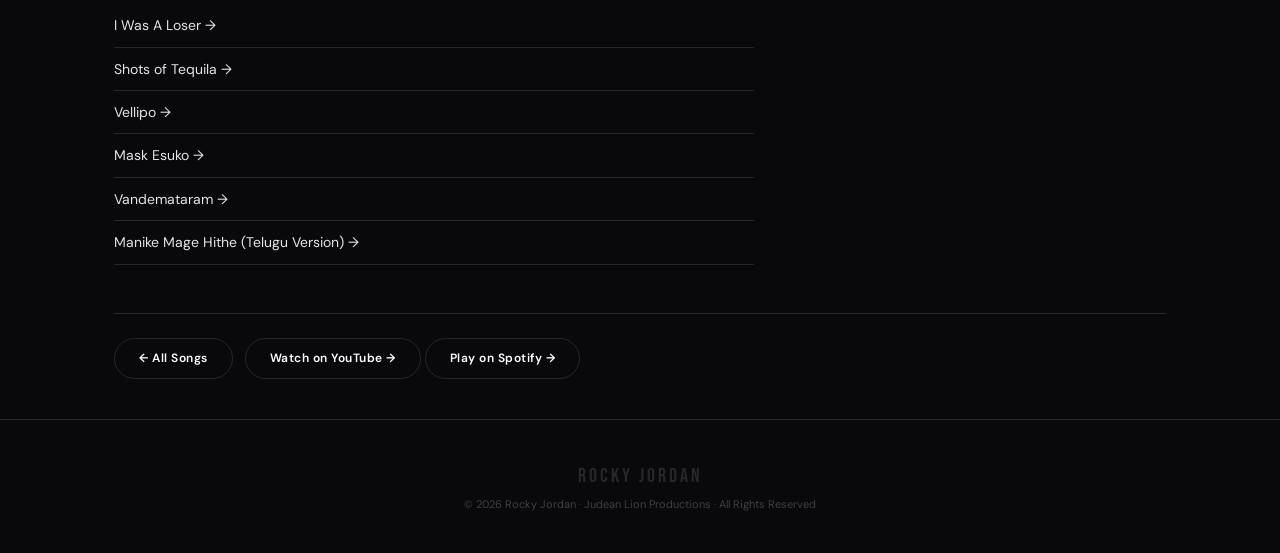
==== commit 336dae61: "Poddhugala Leshnama" ====
--- a/rockyjordan-site/lyrics/baraat.html
+++ b/rockyjordan-site/lyrics/baraat.html
@@ -21,7 +21,7 @@
   <div class="links" id="navLinks">
     <a href="/#songs">Songs</a>
     <a href="/#videos">Videos</a>
-    <a href="/#album12">Album 12</a>
+    <a href="/#album12">Album XII</a>
     <a href="/#connect">Connect</a>
   </div>
   <button class="menu-btn" onclick="document.getElementById('navLinks').classList.toggle('open')">&#9776;</button>
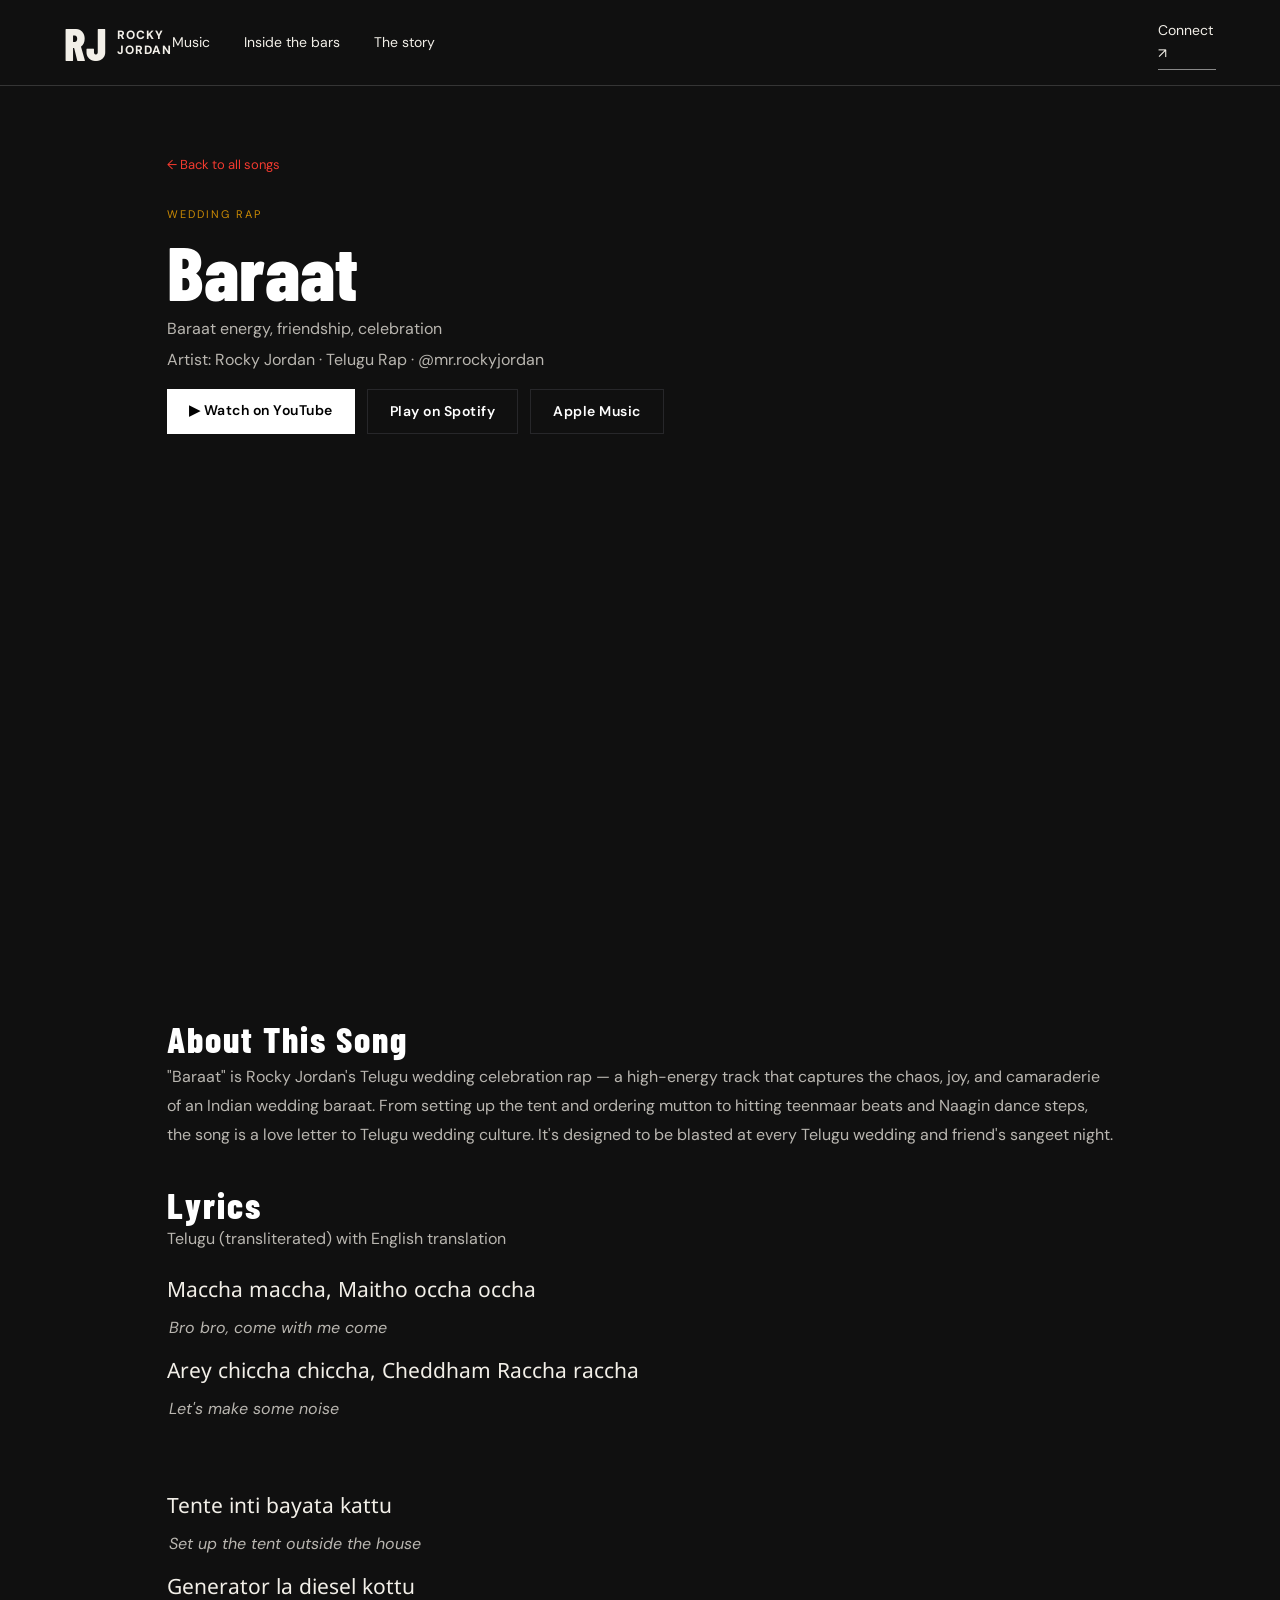
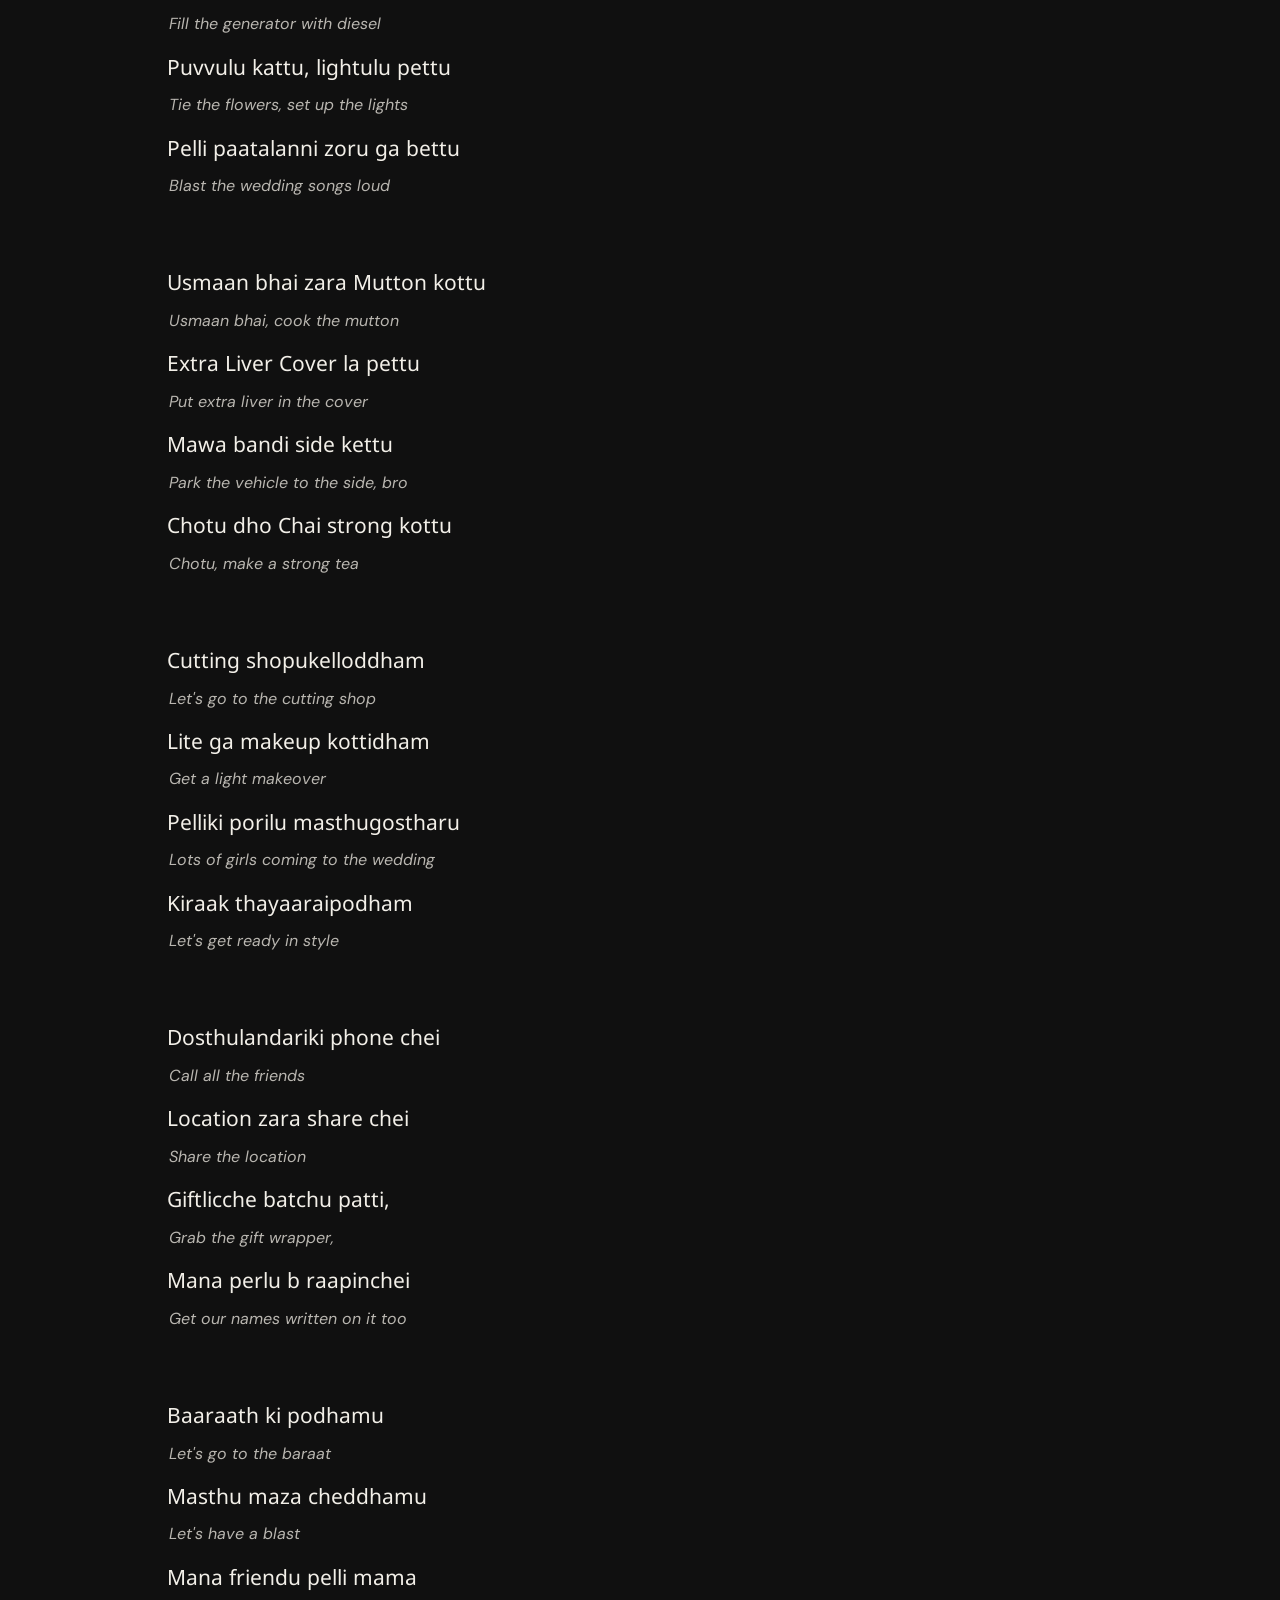
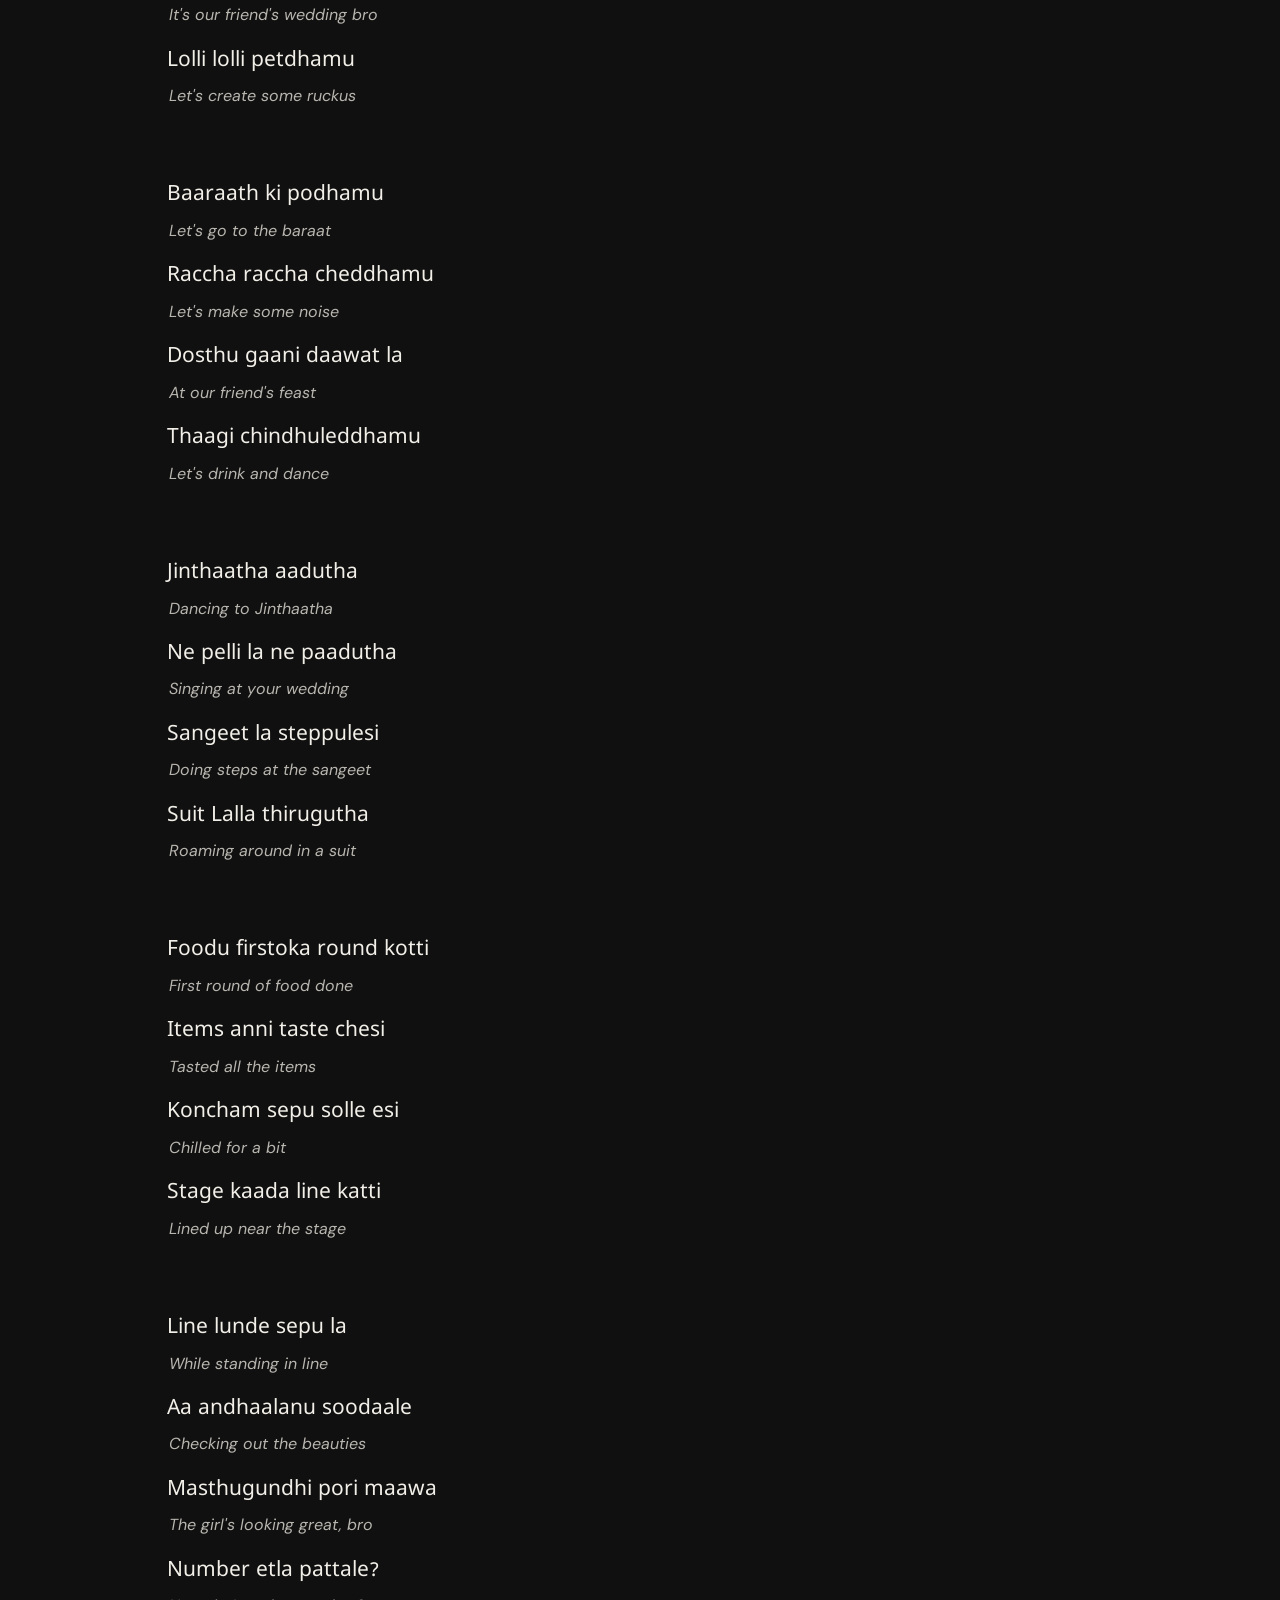
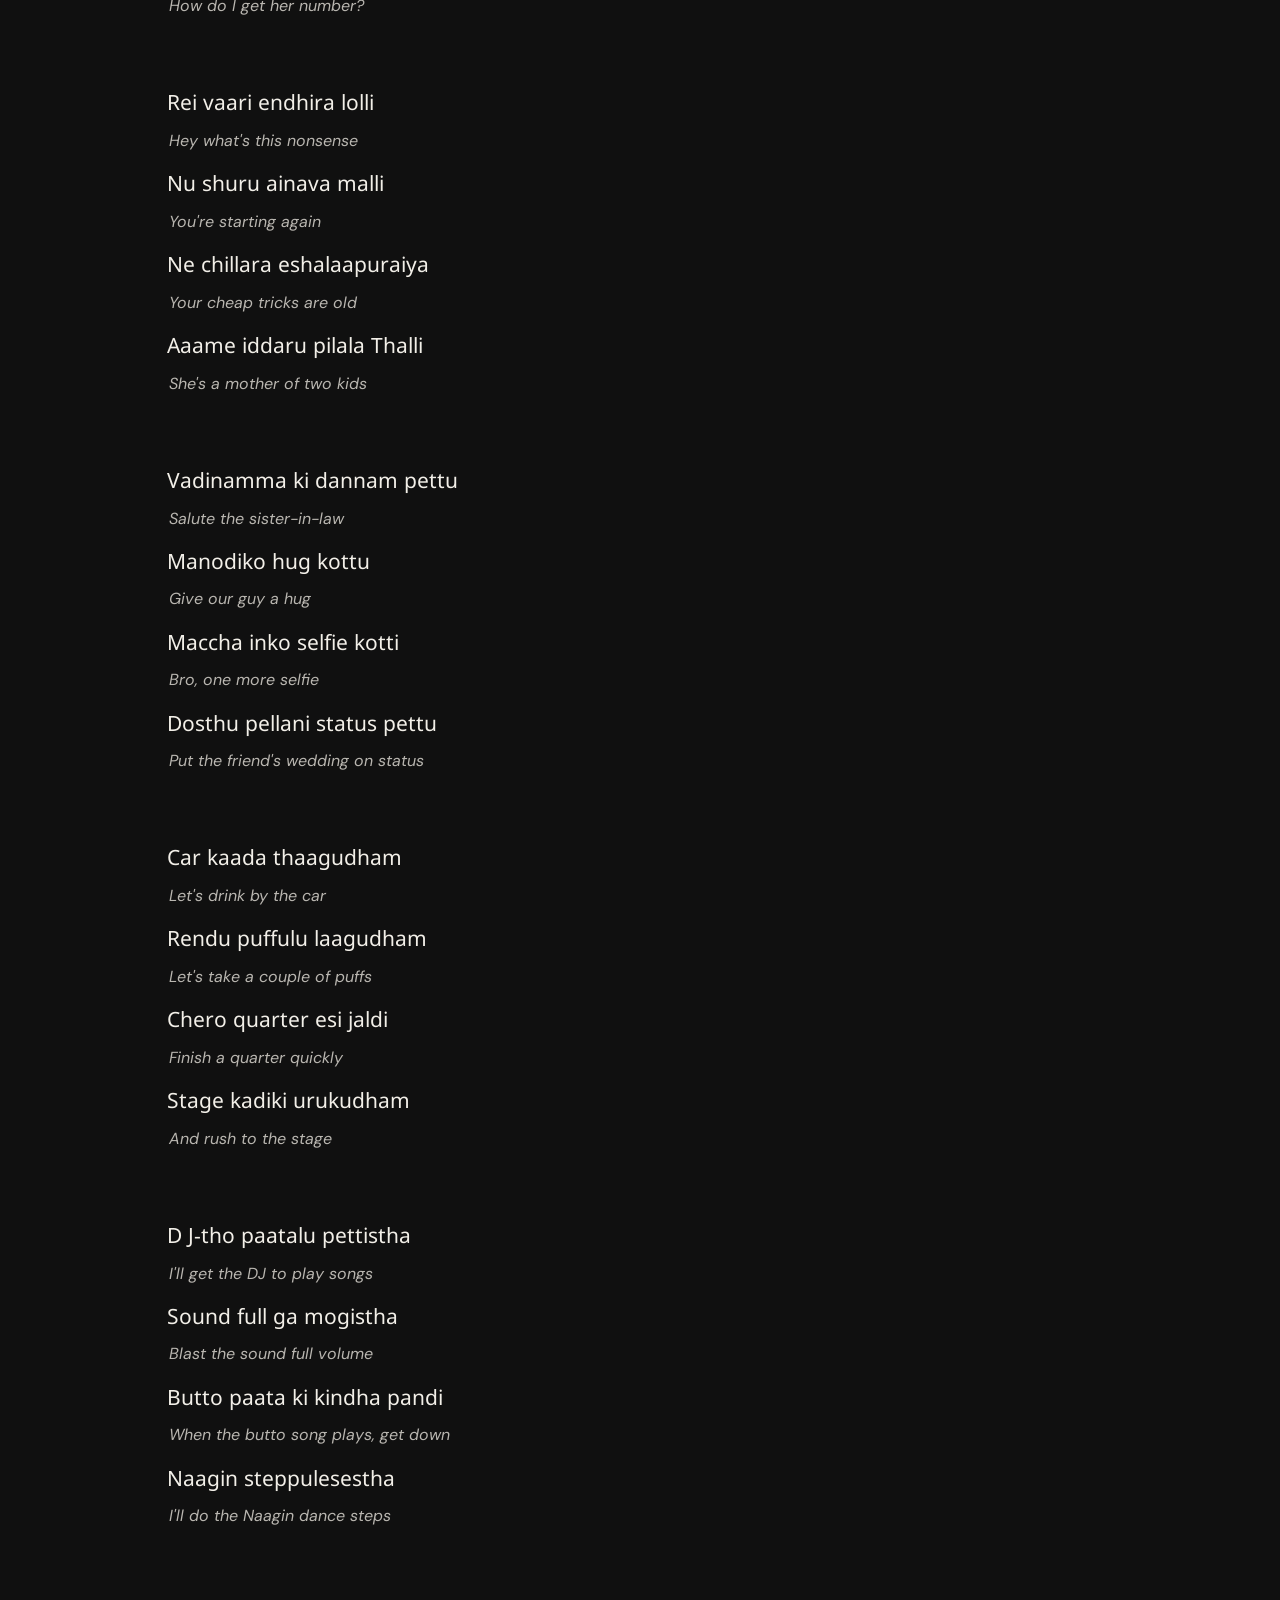
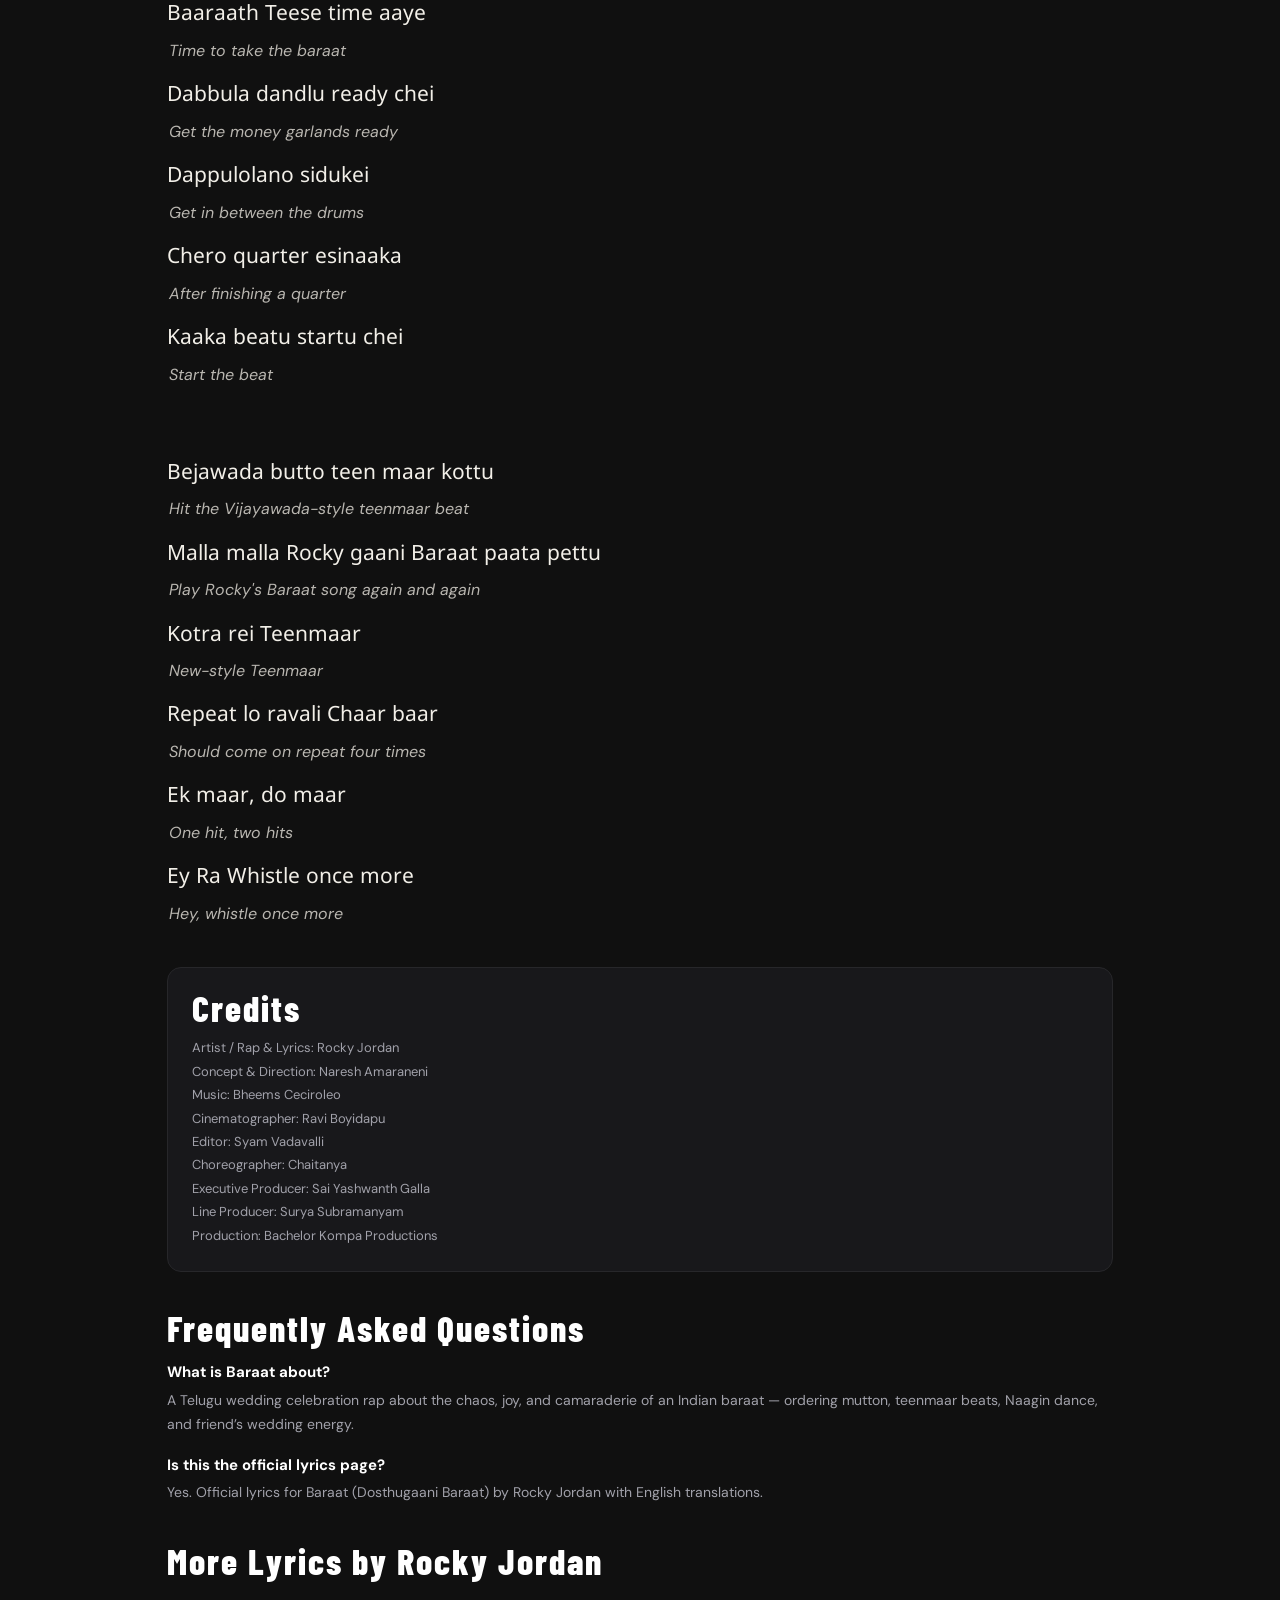
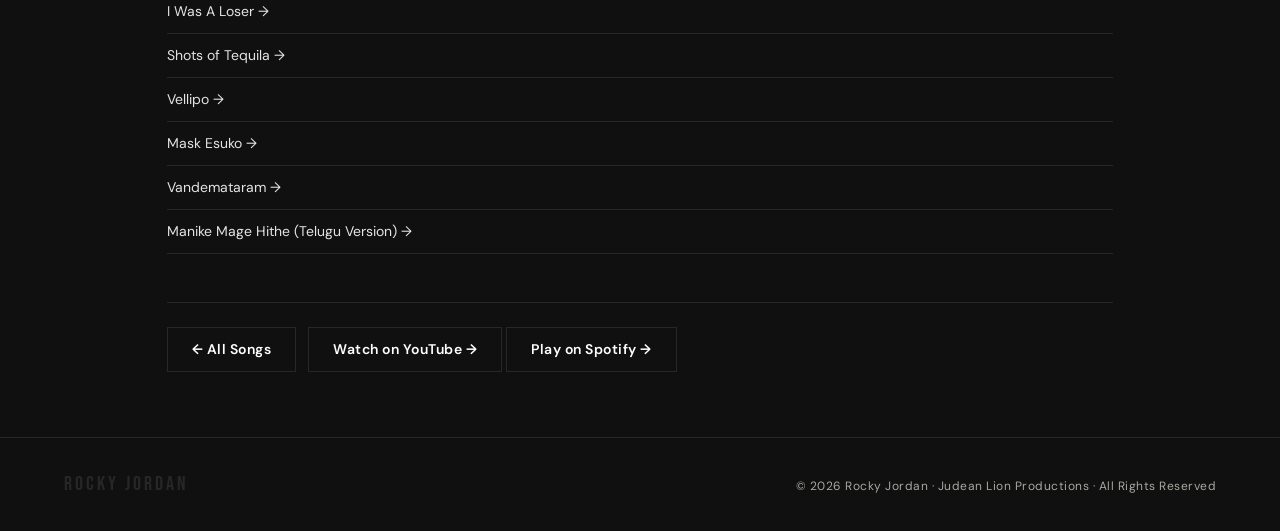
==== commit f8baf007: "Publish approved artist redesign and Dhurandhar announcement" ====
--- a/rockyjordan-site/lyrics/baraat.html
+++ b/rockyjordan-site/lyrics/baraat.html
@@ -13,20 +13,10 @@
 <link href="https://fonts.googleapis.com/css2?family=Bebas+Neue&family=DM+Sans:wght@400;500;700&family=Noto+Sans+Telugu:wght@400;700&display=swap" rel="stylesheet">
 <link rel="stylesheet" href="../style.css">
 <meta property="og:image" content="https://rockyjordan.com/images/poster-baraat.jpg">
+<link rel="stylesheet" href="../editorial.css">
 </head>
-<body>
-<nav>
-<div class="inner">
-  <a href="/" class="logo">ROCKY JORDAN</a>
-  <div class="links" id="navLinks">
-    <a href="/#songs">Songs</a>
-    <a href="/#videos">Videos</a>
-    <a href="/#album12">Album XII</a>
-    <a href="/#connect">Connect</a>
-  </div>
-  <button class="menu-btn" onclick="document.getElementById('navLinks').classList.toggle('open')">&#9776;</button>
-</div>
-</nav>
+<body class="track-page">
+<header><a class="brand" href="/">RJ<span>ROCKY<br>JORDAN</span></a><nav aria-label="Main navigation"><a href="/#music">Music</a><a href="/#bars">Inside the bars</a><a href="/#story">The story</a></nav><a class="header-cta" href="/#connect">Connect ↗</a></header>
 
 <div class="page-content song-hero">
   <a href="/" class="back">&larr; Back to all songs</a>
@@ -44,7 +34,7 @@
 
   <div style="max-width:640px;margin:24px 0 32px;">
     <div style="position:relative;padding-top:56.25%;border-radius:12px;overflow:hidden;">
-      <iframe src="https://www.youtube.com/embed/gZuFEvGSts4" allowfullscreen loading="lazy" style="position:absolute;top:0;left:0;width:100%;height:100%;border:none;"></iframe>
+      <iframe title="Official music video" src="https://www.youtube.com/embed/gZuFEvGSts4" allowfullscreen loading="lazy" style="position:absolute;top:0;left:0;width:100%;height:100%;border:none;"></iframe>
     </div>
   </div>
 
--- a/rockyjordan-site/editorial.css
+++ b/rockyjordan-site/editorial.css
@@ -0,0 +1,8 @@
+@import url('https://fonts.googleapis.com/css2?family=Barlow+Condensed:wght@600;700;800;900&family=DM+Sans:wght@400;500;600;700&display=swap');
+:root{--bg:#101010;--paper:#f2efe8;--red:#f13a2f;--muted:#aaa7a1;--line:#343431}*{box-sizing:border-box}html{scroll-behavior:smooth;scroll-padding-top:90px}body{margin:0;background:var(--bg);color:var(--paper);font-family:'DM Sans',sans-serif;font-size:16px;line-height:1.65}a{color:inherit;text-decoration:none}button{font:inherit;cursor:pointer}a:focus-visible,button:focus-visible{outline:3px solid var(--red);outline-offset:6px}img{display:block;width:100%}h1,h2,h3,p{margin:0}h1,h2{font-family:'Barlow Condensed',Impact,sans-serif;font-weight:800;line-height:.9;letter-spacing:-.025em}h2{font-size:clamp(48px,5.8vw,88px)}header{height:86px;display:flex;align-items:center;justify-content:space-between;padding:0 5%;border-bottom:1px solid #353535;background:var(--bg);position:relative;z-index:3}.brand{font-family:'Barlow Condensed',Impact,sans-serif;font-weight:800;font-size:45px;display:flex;align-items:center;gap:10px;line-height:.8}.brand span{font-family:'DM Sans',sans-serif;font-size:12px;letter-spacing:1px;line-height:1.25}nav{display:flex;gap:34px;font-size:14px}nav a:hover,.under-link:hover{color:var(--red)}.header-cta{font-size:14px;border-bottom:1px solid #888;padding:4px 0}.hero{height:740px;position:relative;isolation:isolate;overflow:hidden}.hero-photo{position:absolute;inset:0 0 0 41%;z-index:-2}.hero-photo img{height:100%;object-fit:cover;object-position:center 62%}.hero:after{content:'';position:absolute;inset:0;z-index:-1;background:linear-gradient(90deg,#101010 0%,#101010 23%,#101010db 35%,#10101025 62%,#10101000 100%),linear-gradient(0deg,#101010 0%,transparent 22%)}.hero-content{padding:52px 5%}.eyebrow{font-size:12px;font-weight:600;letter-spacing:2px;line-height:1.5}.dot{display:inline-block;width:7px;height:7px;background:var(--red);border-radius:50%;margin-right:8px}.hero h1{font-size:clamp(105px,13.7vw,205px);line-height:.79;margin:38px 0 30px}.hero h1 span{color:var(--red)}.hero-line{font-size:22px;line-height:1.35;margin-bottom:28px}.button{display:inline-flex;align-items:center;justify-content:center;gap:18px;padding:17px 23px;font-size:14px;letter-spacing:.5px;font-weight:700;transition:background .2s,transform .2s;min-height:52px}.button:hover{transform:translateY(-2px)}.red{background:var(--red);color:#111}.red:hover{background:#ff5146}.light{background:var(--paper);color:#111}.quiet{display:block;margin-top:20px;font-size:14px;color:#ccc}.photo-note{position:absolute;right:4%;top:40px;text-align:right;font-size:12px;letter-spacing:2px;line-height:1.6}.hero-foot{position:absolute;bottom:23px;left:5%;right:5%;display:flex;justify-content:space-between;font-size:12px;letter-spacing:1px;align-items:center}.hero-foot b{color:var(--red);margin:0 12px}.ticker{display:flex;align-items:center;justify-content:space-around;gap:28px;overflow:hidden;background:var(--red);padding:13px 0;color:#111;font-family:'Barlow Condensed',Impact,sans-serif;font-size:27px;font-weight:700;white-space:nowrap}.ticker b{font-size:30px}.section{padding:105px 6%;max-width:1600px;margin:0 auto}.release{display:grid;grid-template-columns:1fr 1.1fr;gap:8%;align-items:center}.release-art{position:relative;padding:0 18px 18px 0}.release-art img{aspect-ratio:1;object-fit:cover;box-shadow:18px 18px 0 #252522}.release-art>span{display:block;font-size:12px;letter-spacing:2px;margin-top:20px}.accent{color:var(--red)}.release h2{margin:24px 0}.subtitle{font-size:22px;margin-bottom:18px}.muted{color:#b9b6b0}.actions{display:flex;align-items:center;gap:24px;flex-wrap:wrap;margin:28px 0 20px}.text-link,.under-link{font-size:14px}.under-link{display:inline-block;border-bottom:1px solid #777;padding-bottom:4px}.bars{background:var(--paper);color:#111;max-width:none}.section-top{display:flex;align-items:end;justify-content:space-between;gap:30px;margin-bottom:40px}.section-top .eyebrow{margin-bottom:18px}.issue{font-size:12px;letter-spacing:1px}.bar-grid{display:grid;grid-template-columns:1.4fr 1fr;gap:10%;border-top:1px solid #c7c4be;padding-top:32px}.language-toggle{display:flex;gap:8px}.language-toggle button{background:transparent;border:1px solid #8e8b85;padding:9px 16px;font-size:14px}.language-toggle button.active{color:var(--paper);background:#111;border-color:#111}blockquote{font-family:'Barlow Condensed',Impact,sans-serif;font-size:clamp(36px,4.3vw,65px);font-weight:600;line-height:1.12;margin:30px 0 0}blockquote em{font-style:normal;color:#bc291f}.bar-note{padding-top:24px}.note-marker{font-size:58px;color:var(--red);line-height:1}.bar-note h3{font-size:22px;margin:24px 0 14px}.bar-note p{color:#55534f;max-width:350px}.bar-note .small{font-size:13px;margin:18px 0}.filters{display:flex;gap:12px;flex-wrap:wrap;margin-bottom:30px}.filters button{border:1px solid #666;background:none;color:#ccc;padding:9px 18px;font-size:14px;border-radius:24px}.filters .active{background:var(--paper);color:#111;border-color:var(--paper)}.tracks{display:grid;grid-template-columns:repeat(4,1fr);gap:38px 23px}.track>div{position:relative;overflow:hidden}.track img{aspect-ratio:1;object-fit:cover;transition:transform .35s}.track:hover img{transform:scale(1.04)}.track>div>span{position:absolute;right:10px;bottom:10px;background:var(--paper);color:#111;width:35px;height:35px;text-align:center;font-size:25px;line-height:35px}.track p{color:var(--muted);font-size:12px;letter-spacing:1px;margin-top:16px}.track h3{font-size:19px;margin:3px 0}.track small{color:var(--muted);font-size:13px}.track[hidden]{display:none}.album{display:grid;grid-template-columns:1fr 1.4fr;gap:8%;border-top:1px solid var(--line);border-bottom:1px solid var(--line)}.album h2{font-size:100px;margin:20px 0}.album h2 span{color:var(--red);font-size:170px}.chapters>a{display:flex;align-items:center;gap:24px;padding:32px 0;border-top:1px solid #4c4c46}.chapters>a>span{font-size:34px;font-family:'Barlow Condensed';color:var(--red)}.chapters small{font-size:12px;letter-spacing:1.5px;color:var(--muted)}.chapters h3{font-size:23px;margin:6px 0}.chapters p{color:var(--muted);font-size:14px}.chapters b{margin-left:auto;font-size:25px}.next-chapter{padding-top:30px;border-top:1px solid var(--line);display:flex;gap:30px;align-items:center}.next-chapter>span{font-family:'Barlow Condensed';font-size:38px;color:#aaa}.next-chapter a{display:inline-block;color:var(--paper);margin-top:12px}.story{display:grid;grid-template-columns:1fr 1fr;gap:9%;align-items:center}.story-photo{position:relative}.story-photo img{aspect-ratio:4/5;object-fit:cover;object-position:50% 70%}.story-photo span{position:absolute;bottom:18px;left:20px;font-size:12px;letter-spacing:1.5px;background:#111;padding:8px 12px}.story h2{margin:22px 0}.story p{margin-bottom:20px}.story .story-lead{font-size:24px}.recognition{border-top:1px solid var(--line);padding-top:24px;margin-top:30px}.recognition small{font-size:12px;letter-spacing:1px}.recognition p{font-size:14px;margin:12px 0}.connect{background:var(--red);color:#111;max-width:none}.connect h2{font-size:clamp(85px,12vw,170px);margin:25px 0 35px;position:relative}.connect h2>span{position:absolute;right:0;top:0;font-family:'DM Sans';font-size:1.1em;font-weight:400}.connect-bottom{display:flex;justify-content:space-between;gap:25px;align-items:center}.social-row{display:flex;justify-content:space-between;gap:20px;flex-wrap:wrap;border-top:1px solid #1116;padding-top:30px;margin-top:45px;font-size:14px}footer{padding:30px 5%;display:flex;justify-content:space-between;align-items:center;gap:20px}footer>a:first-child{font-family:'Barlow Condensed';font-size:25px;font-weight:700}footer p,footer>a:last-child{font-size:12px;letter-spacing:.5px;color:var(--muted)}.skip{position:fixed;top:-100px;left:15px;padding:10px;background:white;color:black;z-index:99}.skip:focus{top:10px}.sr-only{position:absolute;width:1px;height:1px;overflow:hidden;clip:rect(0,0,0,0)}
+@media(min-width:1550px){.hero{height:850px}.hero-content{padding-top:65px}.hero h1{margin-top:50px}}@media(max-width:900px){nav{gap:20px}.hero{height:710px}.hero h1{font-size:140px}.hero-photo{left:30%}.hero-photo img{object-position:56% 63%}.hero:after{background:linear-gradient(90deg,#101010 0%,#101010ba 30%,#10101022 100%),linear-gradient(0deg,#101010,transparent 35%)}.hero-foot>span:first-child{display:none}.release{gap:5%}.section{padding:75px 5%}.tracks{grid-template-columns:repeat(2,1fr)}.bar-grid{gap:5%}.issue{display:none}.story{gap:6%}.album{gap:5%}.connect-bottom{align-items:start;flex-direction:column}}
+@media(max-width:600px){header{height:72px;padding:0 6%}.brand{font-size:36px}.brand span{font-size:12px}nav{gap:16px}nav a{font-size:14px}nav a:nth-child(2){display:none}.header-cta{display:none}.hero{height:790px}.hero-photo{inset:0}.hero-photo img{object-position:63% 60%;opacity:.65}.hero:after{background:linear-gradient(90deg,#101010b0,transparent),linear-gradient(0deg,#101010 0%,#101010bb 18%,transparent 70%)}.hero-content{padding:35px 6%}.eyebrow{font-size:12px;letter-spacing:1px}.hero h1{font-size:clamp(90px,25vw,148px);margin:40px 0 30px}.hero-line{font-size:22px;margin-top:170px}.photo-note{display:none}.hero-foot{left:6%;right:6%;font-size:12px}.hero-foot>a{display:none}.ticker{justify-content:flex-start;font-size:22px;padding:9px 20px;gap:20px}.ticker b{font-size:23px}.section{padding:65px 6%}.release,.story,.album,.bar-grid{grid-template-columns:1fr;gap:35px}.release h2{font-size:clamp(44px,13vw,61px)}.section-top{display:block}.section-top>a{display:inline-block;margin-top:20px}.section-top h2{font-size:clamp(39px,12vw,51px)}.bar-note{border-top:1px solid #c7c4be;padding-top:30px}.note-marker{display:none}.bar-note h3{margin-top:0}.bar-note p{max-width:none}.tracks{gap:28px 15px}.track h3{font-size:16px;line-height:1.3;margin:6px 0}.track p{font-size:12px;letter-spacing:0}.track small{font-size:12px}.filters{gap:8px}.filters button{font-size:14px;padding:8px 12px}.album h2{font-size:75px}.album h2 span{font-size:120px}.chapters h3{font-size:21px}.chapters>a{gap:16px}.story h2{font-size:65px}.connect h2{font-size:90px}.connect h2>span{font-size:65px;right:-5px}.connect-bottom p{font-size:16px}.social-row{gap:20px 30px;justify-content:start}.social-row a:last-child{width:100%}footer{flex-wrap:wrap;padding:28px 6%}footer p{order:3;width:100%}.actions{gap:20px}}
+@media(prefers-reduced-motion:reduce){html{scroll-behavior:auto}*,*:before,*:after{transition:none!important}}
+.signature{border-top:1px solid var(--line);border-bottom:1px solid var(--line);text-align:center}.signature blockquote{font-size:clamp(32px,4.5vw,68px);margin:28px 0}.signature blockquote em{color:var(--red)}.signature-meaning{font-size:16px;color:var(--muted);margin-top:25px}.upcoming{display:grid;grid-template-columns:1.2fr .8fr;gap:8%;align-items:center}.upcoming h2{font-size:clamp(48px,7vw,100px);margin:25px 0}.upcoming img{max-width:440px;justify-self:end}.release-date{font-size:24px;letter-spacing:2px;margin-bottom:15px}.upcoming .button{margin-top:30px}@media(max-width:700px){.upcoming{grid-template-columns:1fr;gap:35px}.upcoming img{justify-self:start;width:100%;max-width:440px}.upcoming h2{font-size:clamp(44px,12vw,80px)}.signature-meaning{font-size:14px}.signature blockquote{font-size:clamp(30px,7vw,45px)}}
+.track-page header nav{position:static;height:auto;background:none;border:0;padding:0;backdrop-filter:none}.track-page .page-content{max-width:1100px;padding:65px 6%;margin:auto}.track-page .page-content>div[style*="grid"]{grid-template-columns:minmax(170px,32%) 1fr!important;gap:35px!important}.track-page .page-content>div[style*="grid"]>img{width:100%!important;border-radius:0!important}.track-page .page-content h1{font-family:'Barlow Condensed',Impact,sans-serif!important;font-size:clamp(45px,6vw,80px)!important;letter-spacing:0!important}.track-page .page-content h2{font-family:'Barlow Condensed',Impact,sans-serif!important;font-size:36px!important}.track-page .page-content p{font-size:16px!important;color:#b9b6b0!important}.track-page .page-content>div{max-width:none!important}.track-page .lyric-line{font-size:21px;color:var(--paper);line-height:1.7}.track-page .lyric-trans{font-size:16px;color:#b9b6b0;line-height:1.7}.track-page .lyric-break{margin:25px 0}.track-page .btn-pill{border-radius:0;font-size:14px}.track-page .song-meta{display:flex;gap:12px;flex-wrap:wrap}.track-page .back{display:inline-block;margin-bottom:30px;color:var(--red)}.track-page #awards{padding-top:70px}.track-page .award{border-radius:0}.track-page .aname{font-size:16px}.track-page footer{position:static}.track-page .lyric-line::selection{background:var(--red);color:#111}
+@media(max-width:600px){.track-page .page-content>div[style*="grid"]{grid-template-columns:1fr!important}.track-page .page-content>div[style*="grid"]>img{max-width:280px}.track-page .page-content{padding:45px 6%}.track-page .lyric-line{font-size:19px}.hero .button{font-size:13px;padding:17px 15px}.hero-foot{bottom:18px}.connect h2{font-size:clamp(72px,22vw,90px)}}
